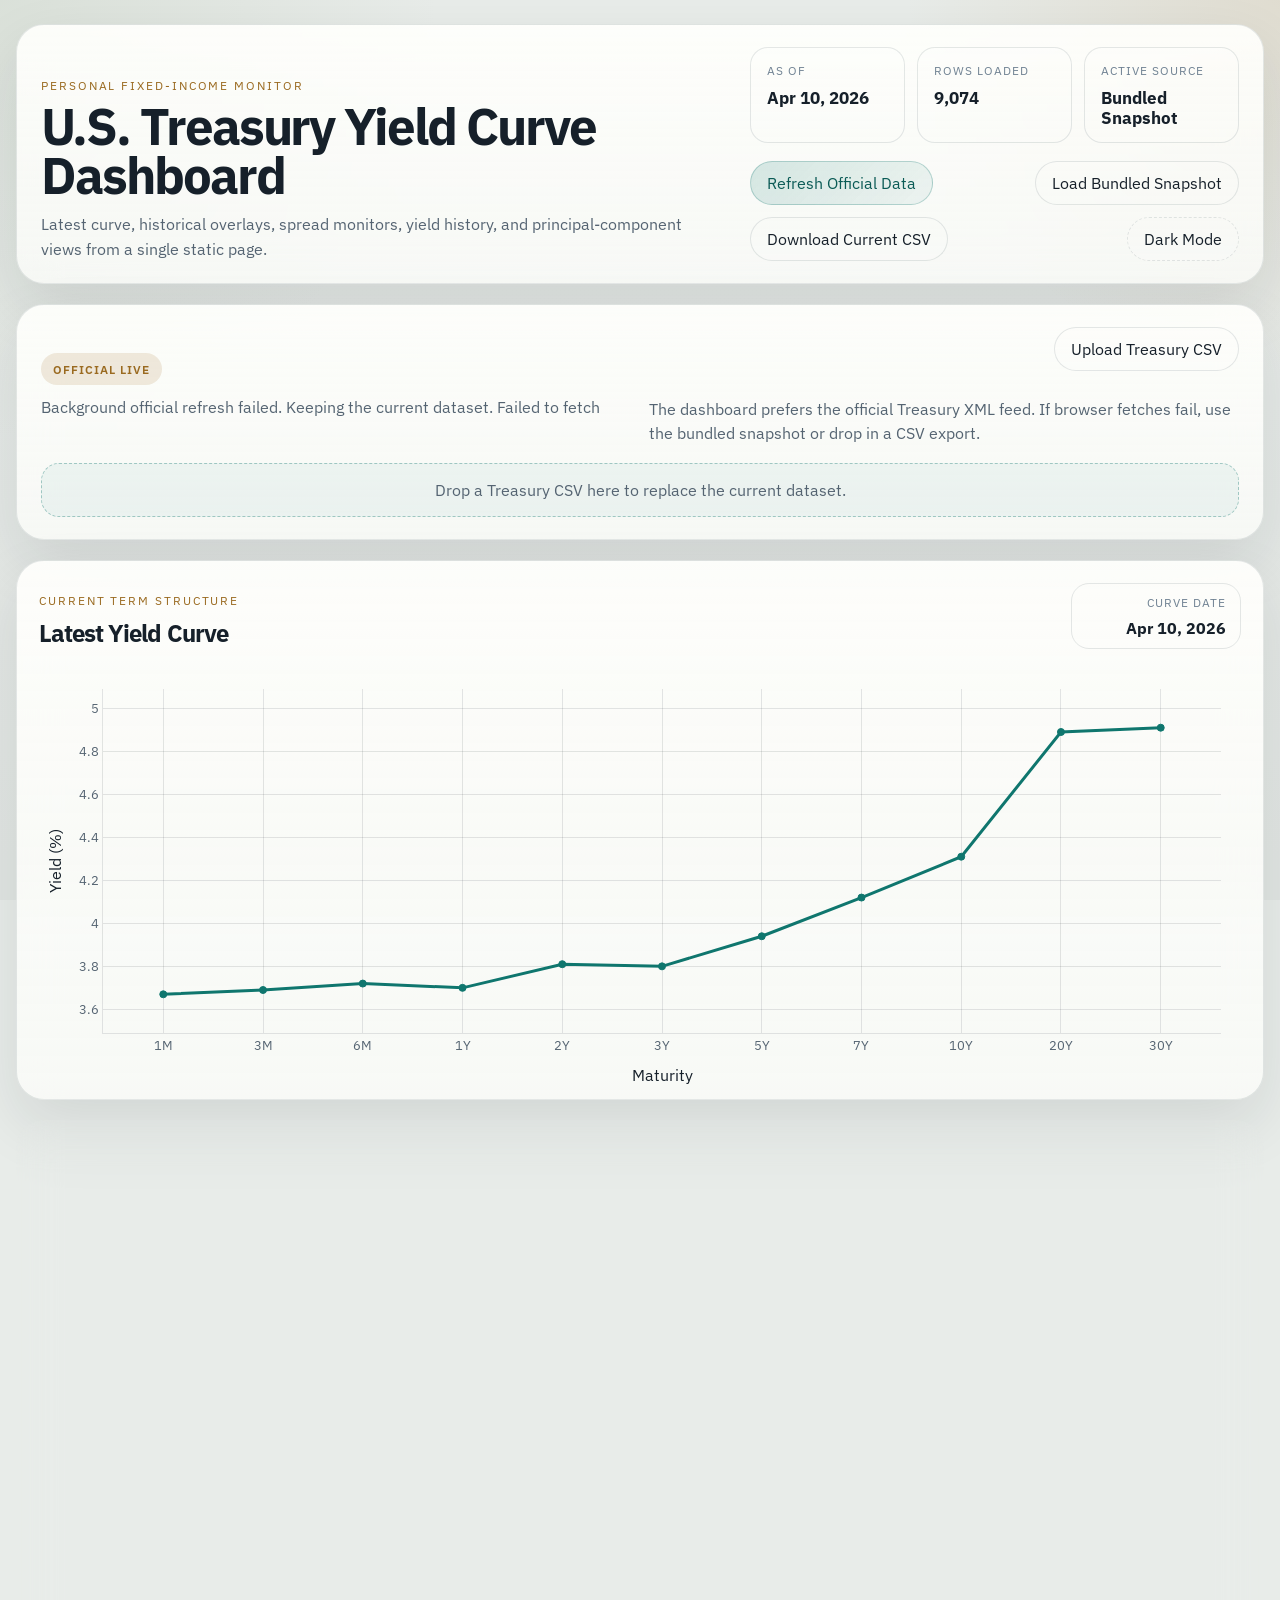
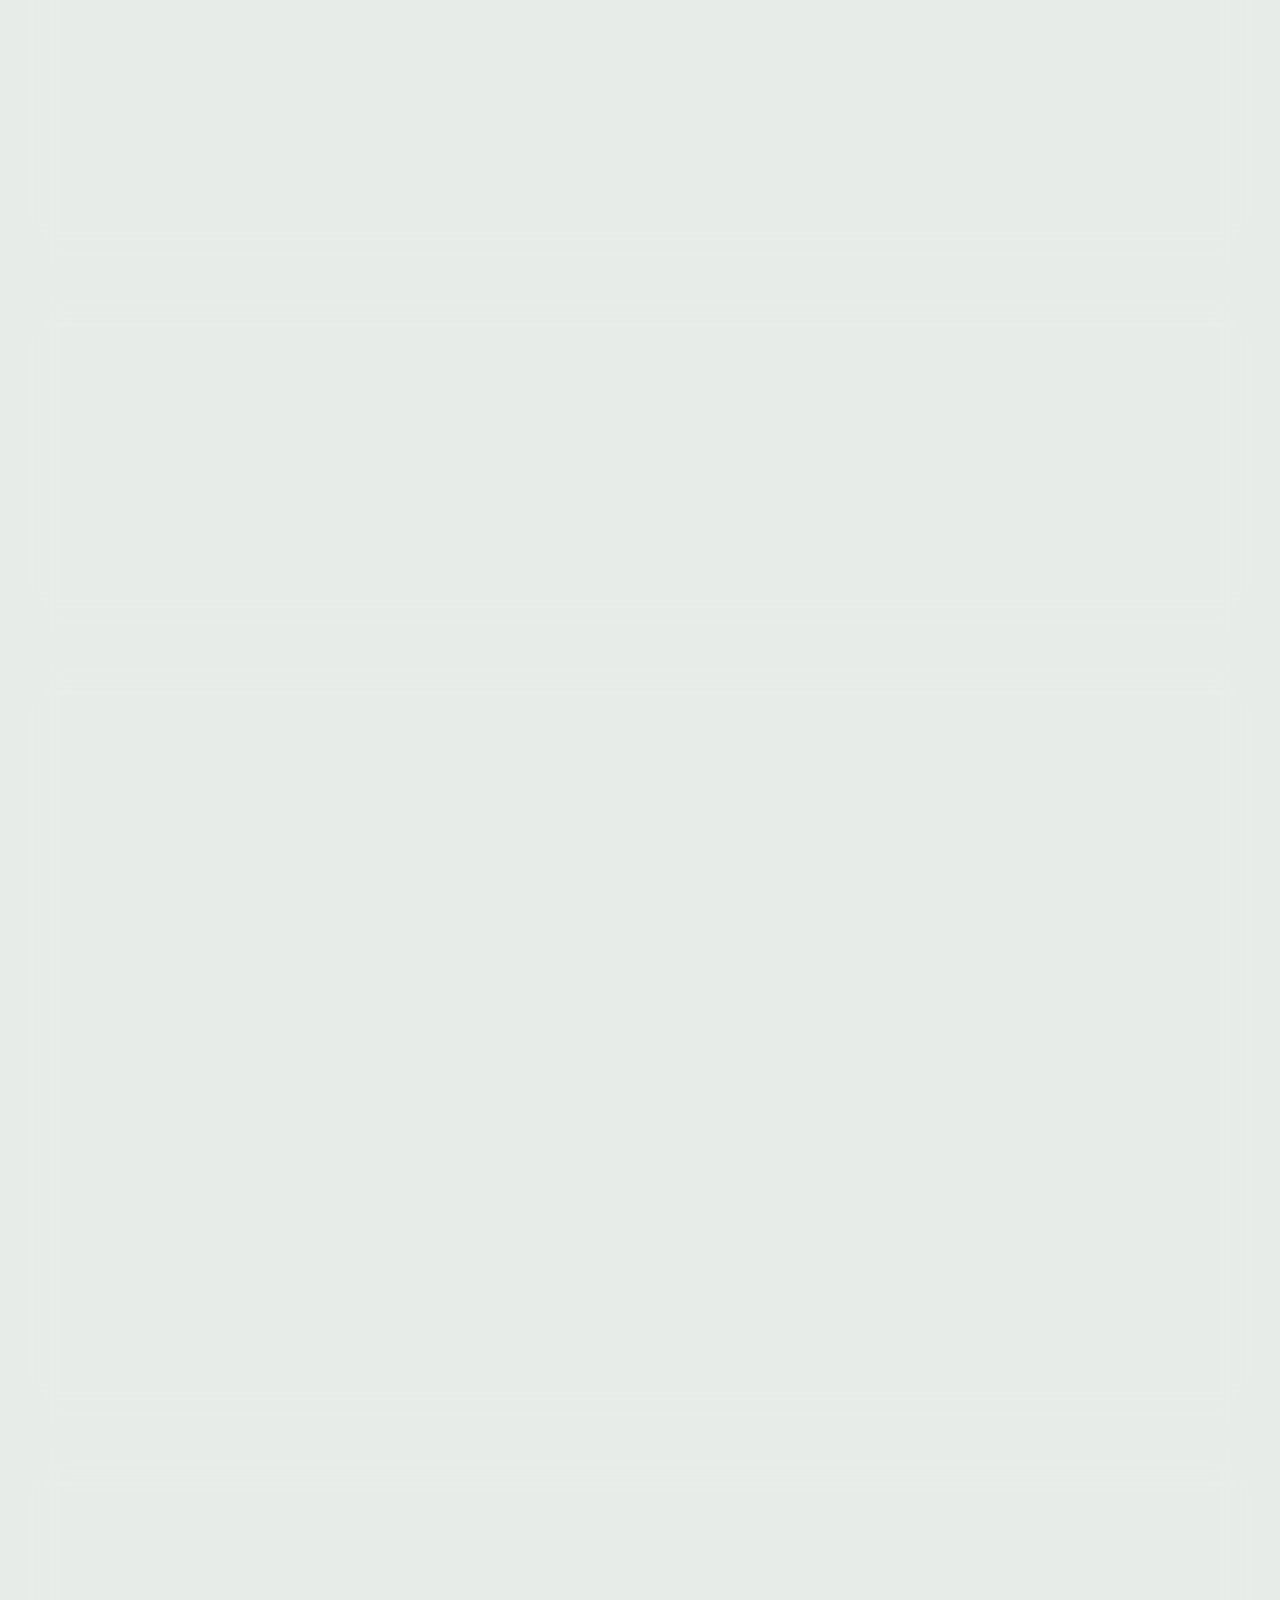
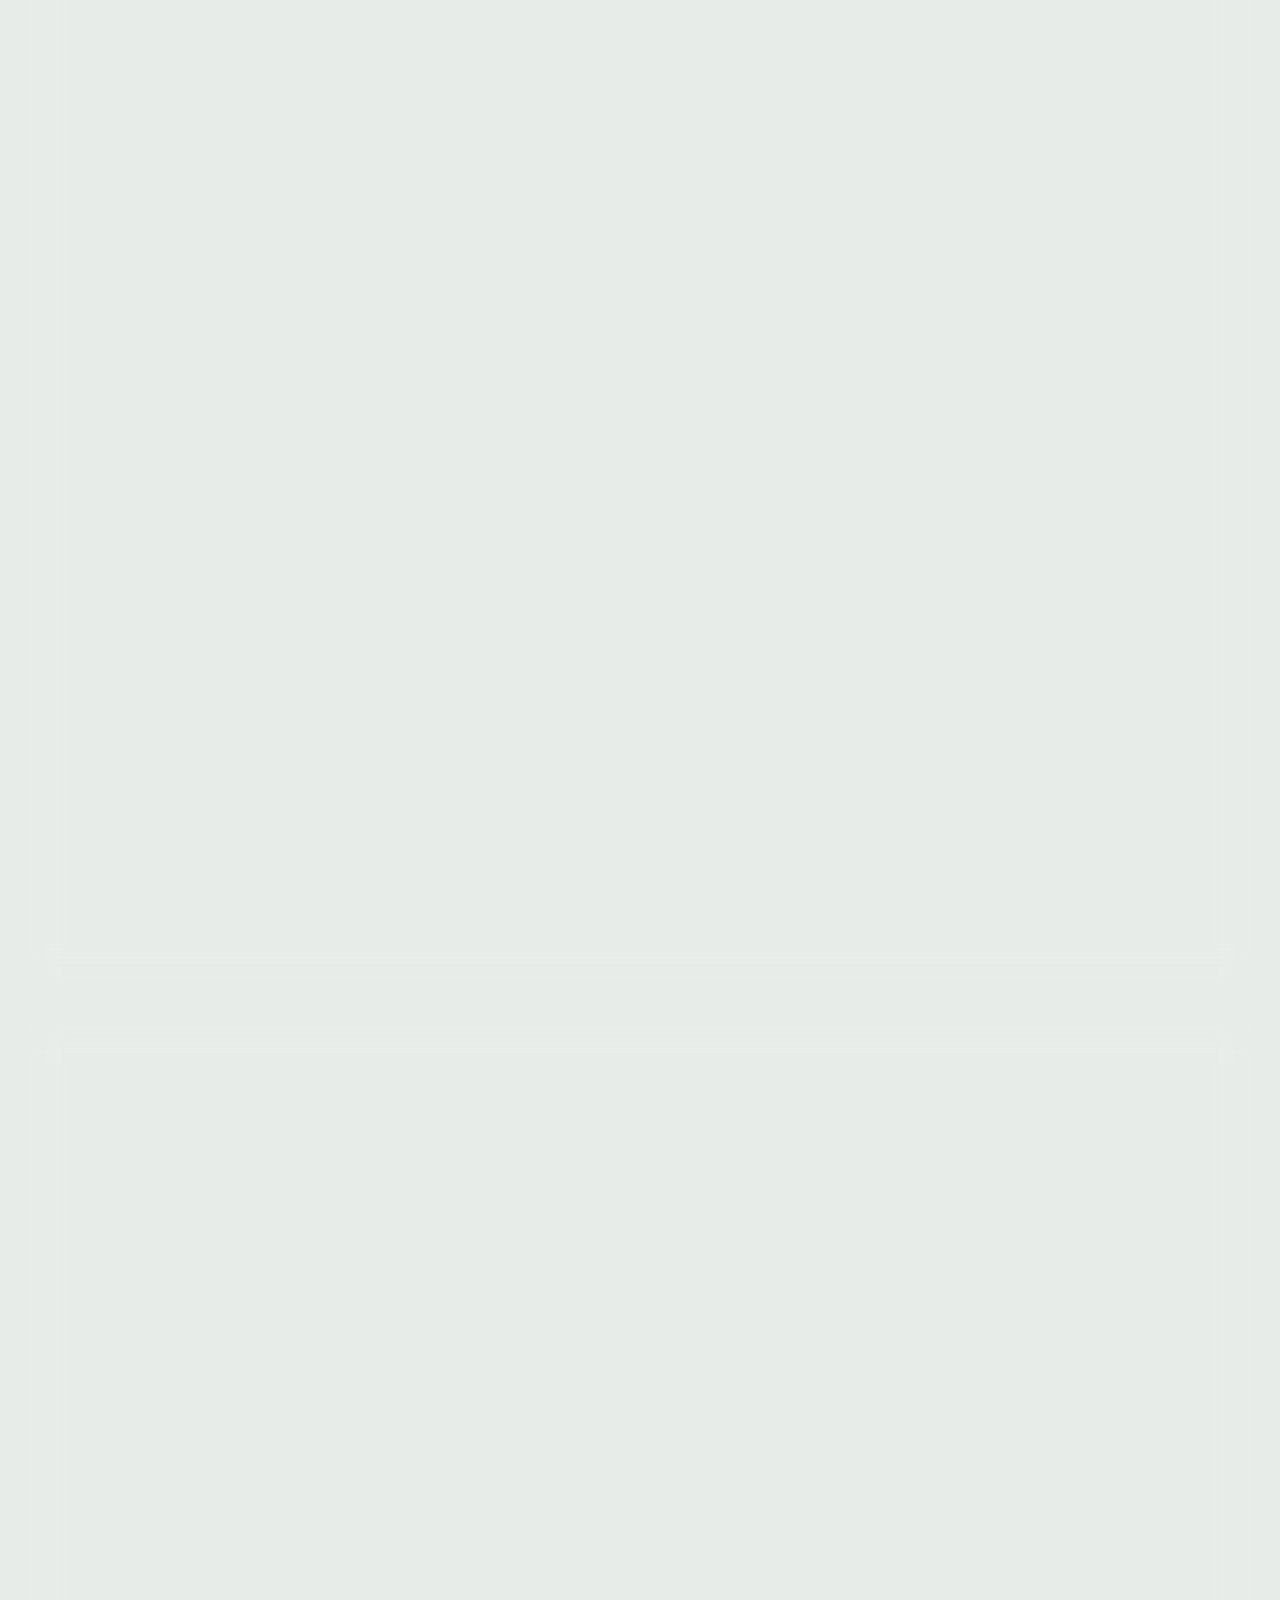
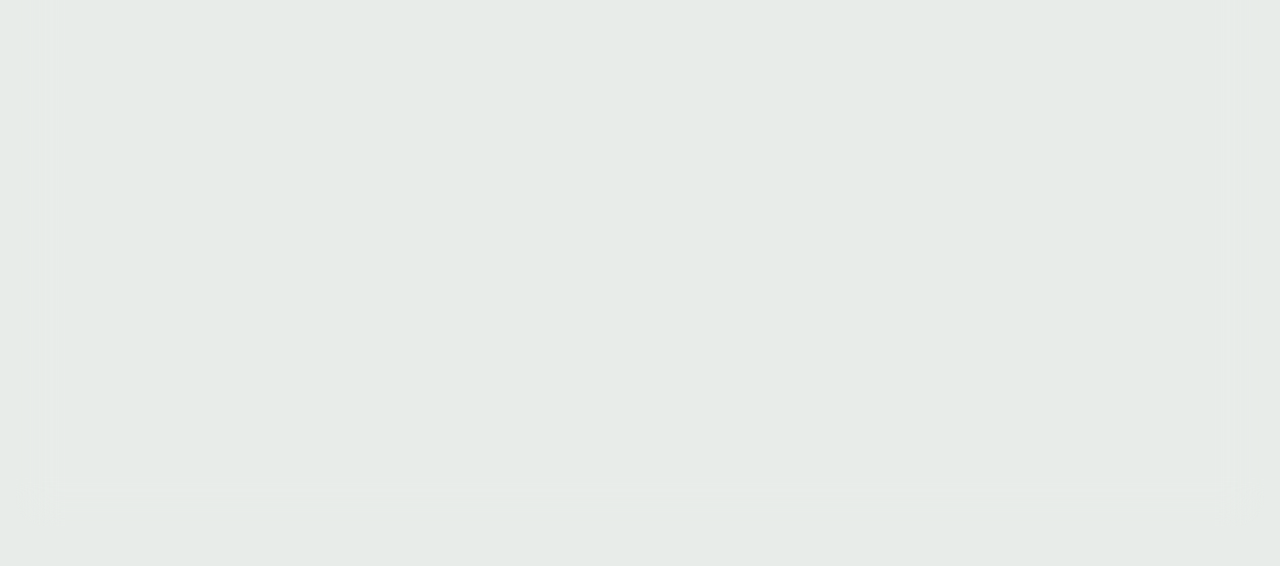
==== index.html @ 74358bc3 "init commit" ====
<!doctype html>
<html lang="en" data-theme="light">
  <head>
    <meta charset="utf-8" />
    <meta name="viewport" content="width=device-width, initial-scale=1" />
    <title>U.S. Treasury Yield Curve Dashboard</title>
    <meta
      name="description"
      content="Personal U.S. Treasury yield curve dashboard with curve comparisons, spread monitoring, and PCA."
    />
    <link rel="preconnect" href="https://fonts.googleapis.com" />
    <link rel="preconnect" href="https://fonts.gstatic.com" crossorigin />
    <link
      href="https://fonts.googleapis.com/css2?family=IBM+Plex+Mono:wght@400;500&family=IBM+Plex+Sans:wght@400;500;600;700&display=swap"
      rel="stylesheet"
    />
    <link rel="stylesheet" href="style.css" />
    <script src="https://cdn.plot.ly/plotly-2.35.2.min.js"></script>
    <script type="module" src="script.js"></script>
  </head>
  <body>
    <div class="app-shell">
      <header class="panel topbar">
        <div class="topbar__headline">
          <p class="eyebrow">Personal Fixed-Income Monitor</p>
          <h1>U.S. Treasury Yield Curve Dashboard</h1>
          <p class="topbar__description">
            Latest curve, historical overlays, spread monitors, yield history,
            and principal-component views from a single static page.
          </p>
        </div>

        <div class="topbar__rail">
          <div class="stat-grid">
            <article class="stat-card">
              <span class="stat-card__label">As Of</span>
              <strong class="stat-card__value" id="asOfDate">--</strong>
            </article>
            <article class="stat-card">
              <span class="stat-card__label">Rows Loaded</span>
              <strong class="stat-card__value" id="rowsLoaded">--</strong>
            </article>
            <article class="stat-card">
              <span class="stat-card__label">Active Source</span>
              <strong class="stat-card__value" id="activeSource">Waiting</strong>
            </article>
          </div>

          <div class="action-row">
            <button class="button button--primary" id="refreshOfficialBtn" type="button">
              Refresh Official Data
            </button>
            <button class="button" id="loadSnapshotBtn" type="button">
              Load Bundled Snapshot
            </button>
            <button class="button" id="exportDatasetBtn" type="button">
              Download Current CSV
            </button>
            <button class="button button--ghost" id="themeToggleBtn" type="button">
              Dark Mode
            </button>
          </div>
        </div>
      </header>

      <section class="panel source-panel">
        <div class="source-panel__summary">
          <div class="source-status">
            <span class="status-badge" id="sourceBadge">Initializing</span>
            <p class="status-message" id="statusMessage">
              Waiting for the first dataset load.
            </p>
          </div>

          <div class="source-actions">
            <label class="file-trigger" for="csvFileInput">
              <span>Upload Treasury CSV</span>
            </label>
            <input
              id="csvFileInput"
              class="visually-hidden"
              type="file"
              accept=".csv,text/csv"
            />
            <p class="source-note" id="sourceNote">
              The dashboard prefers the official Treasury XML feed. If browser
              fetches fail, use the bundled snapshot or drop in a CSV export.
            </p>
          </div>
        </div>

        <div class="dropzone" id="dropzone" aria-label="CSV dropzone">
          Drop a Treasury CSV here to replace the current dataset.
        </div>
      </section>

      <main class="dashboard-grid">
        <section class="panel panel--wide">
          <div class="panel__header">
            <div>
              <p class="eyebrow">Current Term Structure</p>
              <h2>Latest Yield Curve</h2>
            </div>
            <div class="panel__meta">
              <span class="panel__meta-label">Curve Date</span>
              <strong id="latestCurveDate">--</strong>
            </div>
          </div>
          <div class="chart chart--tall" id="latestCurveChart"></div>
        </section>

        <section class="panel panel--wide">
          <div class="panel__header">
            <div>
              <p class="eyebrow">Historical Comparison</p>
              <h2>Overlay Curves</h2>
            </div>
            <div class="panel__meta">
              <span class="panel__meta-label">Resolved Date</span>
              <strong id="comparisonActualDate">--</strong>
            </div>
          </div>

          <div class="control-strip">
            <label class="control-field">
              <span>Historical Date</span>
              <input id="historicalDateInput" type="date" />
            </label>
            <button class="button" id="setComparisonBtn" type="button">
              Compare To Selected Date
            </button>
            <button class="button" id="addOverlayBtn" type="button">
              Add Overlay
            </button>
            <button class="button" id="clearOverlaysBtn" type="button">
              Clear Overlays
            </button>
            <button class="button" id="toggleDifferenceBtn" type="button">
              Toggle Bps Difference
            </button>
          </div>

          <div class="preset-grid" id="presetButtons">
            <button class="chip-button" data-preset="latest" type="button">Latest</button>
            <button class="chip-button" data-preset="1d" type="button">One Day Ago</button>
            <button class="chip-button" data-preset="1w" type="button">1 Week Ago</button>
            <button class="chip-button" data-preset="1m" type="button">1 Month Ago</button>
            <button class="chip-button" data-preset="3m" type="button">3 Months Ago</button>
            <button class="chip-button" data-preset="1y" type="button">1 Year Ago</button>
            <button class="chip-button" data-preset="maxSteepening" type="button">
              Max Steepening
            </button>
            <button class="chip-button" data-preset="maxInversion" type="button">
              Max Inversion
            </button>
          </div>

          <div class="overlay-pills" id="overlayPills"></div>
          <p class="panel__hint" id="comparisonRequestedDate">
            Select a date to compare against the latest curve. Weekend and
            holiday requests resolve to the nearest prior trading day.
          </p>
          <div class="chart chart--tall" id="comparisonCurveChart"></div>
          <div class="difference-chart" id="differenceChartWrap" hidden>
            <div class="chart chart--short" id="differenceChart"></div>
          </div>
        </section>

        <section class="panel panel--wide">
          <div class="panel__header">
            <div>
              <p class="eyebrow">Spread Monitor</p>
              <h2>Key Curve Spreads</h2>
            </div>
          </div>

          <div class="spread-grid">
            <article class="spread-card" id="spreadCard-10Y2Y">
              <p class="spread-card__label">10Y-2Y</p>
              <strong class="spread-card__value" id="spreadValue-10Y2Y">--</strong>
              <p class="spread-card__subvalue" id="spreadNote-10Y2Y">--</p>
              <div class="chart chart--spark" id="spreadSpark-10Y2Y"></div>
            </article>

            <article class="spread-card" id="spreadCard-30Y10Y">
              <p class="spread-card__label">30Y-10Y</p>
              <strong class="spread-card__value" id="spreadValue-30Y10Y">--</strong>
              <p class="spread-card__subvalue" id="spreadNote-30Y10Y">--</p>
              <div class="chart chart--spark" id="spreadSpark-30Y10Y"></div>
            </article>

            <article class="spread-card" id="spreadCard-5Y3M">
              <p class="spread-card__label">5Y-3M</p>
              <strong class="spread-card__value" id="spreadValue-5Y3M">--</strong>
              <p class="spread-card__subvalue" id="spreadNote-5Y3M">--</p>
              <div class="chart chart--spark" id="spreadSpark-5Y3M"></div>
            </article>
          </div>
        </section>

        <section class="panel panel--wide">
          <div class="panel__header">
            <div>
              <p class="eyebrow">Yield History</p>
              <h2>Selected Maturity Time Series</h2>
            </div>
          </div>

          <div class="toggle-group" id="historyMaturityToggles"></div>
          <div class="control-strip control-strip--history">
            <div class="button-group" id="historyYAxisButtons">
              <button class="chip-button is-active" data-history-y-axis="full" type="button">
                Full-Series Y
              </button>
              <button class="chip-button" data-history-y-axis="visible" type="button">
                Visible-Window Y
              </button>
            </div>
            <button class="button button--ghost" id="historyResetViewBtn" type="button">
              Reset Time Window
            </button>
          </div>
          <p class="panel__hint" id="historyAxisHint">
            Y-axis uses the full selected history. Switch to Visible-Window Y after zooming the date range to rescale the plot.
          </p>
          <div class="history-axis-window" id="historyAxisWindow" hidden>
            <label class="control-field control-field--slider">
              <span>Y Min</span>
              <input id="historyYMinSlider" type="range" />
              <strong id="historyYMinValue">--</strong>
            </label>
            <label class="control-field control-field--slider">
              <span>Y Max</span>
              <input id="historyYMaxSlider" type="range" />
              <strong id="historyYMaxValue">--</strong>
            </label>
            <button class="button button--ghost" id="historyAutoYBtn" type="button">
              Auto Fit Visible Y
            </button>
          </div>
          <div class="chart chart--tall" id="historyYieldChart"></div>
        </section>

        <section class="panel panel--wide">
          <div class="panel__header">
            <div>
              <p class="eyebrow">Principal Components</p>
              <h2>PCA Loadings And Regime Comparison</h2>
            </div>
          </div>

          <div class="control-strip">
            <label class="control-field">
              <span>PCA Mode</span>
              <select id="pcaModeSelect">
                <option value="fullSample">Full Sample</option>
                <option value="rollingWindow">Rolling Window</option>
                <option value="customRange">Custom Date Range</option>
                <option value="presetRegimes">Preset Regimes</option>
              </select>
            </label>

            <label class="control-field">
              <span>Data Transformation</span>
              <select id="pcaTransformationSelect">
                <option value="levels">Levels</option>
                <option value="differences">Daily Differences</option>
              </select>
            </label>

            <div class="field-cluster" id="pcaRollingControls" hidden>
              <label class="control-field">
                <span>Window Length (Years)</span>
                <input id="pcaRollingYears" type="number" min="1" max="20" step="1" value="5" />
              </label>
              <label class="control-field">
                <span>Inspect Basis Date</span>
                <input id="pcaRollingBasisDate" type="date" />
              </label>
            </div>

            <div class="field-cluster" id="pcaCustomControls" hidden>
              <label class="control-field">
                <span>Fit Start</span>
                <input id="pcaFitStartDate" type="date" />
              </label>
              <label class="control-field">
                <span>Fit End</span>
                <input id="pcaFitEndDate" type="date" />
              </label>
            </div>

            <div class="field-cluster" id="pcaPresetControls" hidden>
              <label class="control-field">
                <span>Regime Preset</span>
                <select id="pcaPresetRegime"></select>
              </label>
            </div>

            <button class="button" id="pcaApplyModeBtn" type="button">
              Apply PCA Mode
            </button>
          </div>
          <p class="panel__hint" id="pcaPresetSummary" hidden></p>

          <p class="panel__hint" id="pcaExplanatoryNote">
            Full-sample PCA gives a stable long-run basis. Rolling and regime
            PCA show how the factor structure changes across monetary regimes
            and make non-stationarity visible.
          </p>
          <p class="panel__hint" id="pcaModeSummary">
            Full-sample PCA is active.
          </p>
          <p class="panel__hint" id="pcaControlMessage" hidden></p>
          <div class="summary-grid" id="pcaSummaryGrid">
            <article class="summary-card">
              <span class="summary-card__label">Basis</span>
              <strong class="summary-card__value" id="pcaSummaryBasis">--</strong>
            </article>
            <article class="summary-card">
              <span class="summary-card__label">Fit Windows</span>
              <strong class="summary-card__value" id="pcaSummaryFitRange">--</strong>
            </article>
            <article class="summary-card">
              <span class="summary-card__label">Rows Used</span>
              <strong class="summary-card__value" id="pcaSummaryRows">--</strong>
            </article>
            <article class="summary-card">
              <span class="summary-card__label">Transformation</span>
              <strong class="summary-card__value" id="pcaSummaryTransform">--</strong>
            </article>
            <article class="summary-card summary-card--wide">
              <span class="summary-card__label">Explained Variance</span>
              <strong class="summary-card__value" id="pcaSummaryVariance">--</strong>
            </article>
          </div>
          <div class="chart chart--medium" id="pcaLoadingsChart"></div>
          <div class="chart chart--short" id="pcaVarianceChart"></div>

          <div id="pcaRollingHeatmapWrap" hidden>
            <p class="panel__hint">
              Rolling-mode heatmap shows how PC loadings evolve through time for
              the trailing-window basis.
            </p>
            <div class="chart chart--heatmap" id="pcaRollingHeatmapChart"></div>
          </div>

          <details class="debug-panel" id="pcaDebugPanel">
            <summary>Validation / Debug</summary>
            <ul class="validation-list" id="pcaValidationList"></ul>
          </details>
        </section>

        <section class="panel panel--wide">
          <div class="panel__header">
            <div>
              <p class="eyebrow">Component Scores</p>
              <h2>PC1, PC2, and PC3 Through Time</h2>
            </div>
          </div>

          <div class="control-strip">
            <div class="button-group" id="pcaRangeButtons">
              <button class="chip-button is-active" data-range="all" type="button">
                All History
              </button>
              <button class="chip-button" data-range="5y" type="button">5 Years</button>
              <button class="chip-button" data-range="1y" type="button">1 Year</button>
              <button class="chip-button" data-range="3m" type="button">3 Months</button>
            </div>

            <label class="control-field">
              <span>Custom Start</span>
              <input id="pcaStartDate" type="date" />
            </label>
            <label class="control-field">
              <span>Custom End</span>
              <input id="pcaEndDate" type="date" />
            </label>
            <button class="button" id="pcaApplyRangeBtn" type="button">
              Apply Custom Range
            </button>
          </div>

          <p class="panel__hint">
            Click any point on a score chart to update the curve comparison
            panel with that date. In rolling mode, the clicked date also
            becomes the active rolling-basis inspection date.
          </p>

          <div class="stacked-charts">
            <div class="chart chart--medium" id="pc1Chart"></div>
            <div class="chart chart--medium" id="pc2Chart"></div>
            <div class="chart chart--medium" id="pc3Chart"></div>
          </div>
        </section>
      </main>
    </div>
  </body>
</html>
---- style.css ----
:root {
  color-scheme: light;
  --bg: #e8ece9;
  --bg-accent: rgba(169, 184, 160, 0.22);
  --bg-warm: rgba(173, 125, 58, 0.14);
  --panel: rgba(251, 252, 249, 0.8);
  --panel-strong: rgba(255, 255, 252, 0.92);
  --panel-border: rgba(26, 47, 61, 0.11);
  --text: #16202a;
  --text-muted: #556472;
  --text-soft: #708293;
  --accent: #0f766e;
  --accent-strong: #0b5b56;
  --accent-warm: #9a6a20;
  --danger: #9a2f2f;
  --success: #17643e;
  --shadow: 0 24px 60px rgba(23, 32, 43, 0.1);
  --radius-lg: 28px;
  --radius-md: 18px;
  --radius-sm: 12px;
  --font-sans: "IBM Plex Sans", "Segoe UI", sans-serif;
  --font-mono: "IBM Plex Mono", "SFMono-Regular", monospace;
}

[data-theme="dark"] {
  color-scheme: dark;
  --bg: #091018;
  --bg-accent: rgba(15, 118, 110, 0.18);
  --bg-warm: rgba(170, 114, 28, 0.15);
  --panel: rgba(17, 28, 38, 0.8);
  --panel-strong: rgba(20, 33, 44, 0.92);
  --panel-border: rgba(125, 146, 169, 0.16);
  --text: #edf4f7;
  --text-muted: #a9bac7;
  --text-soft: #7f93a5;
  --accent: #2bb9b0;
  --accent-strong: #35d1c7;
  --accent-warm: #d7a74a;
  --danger: #f0837d;
  --success: #5fd095;
  --shadow: 0 22px 60px rgba(0, 0, 0, 0.28);
}

*,
*::before,
*::after {
  box-sizing: border-box;
}

html,
body {
  min-height: 100%;
}

body {
  margin: 0;
  font-family: var(--font-sans);
  color: var(--text);
  background:
    radial-gradient(circle at top left, var(--bg-accent), transparent 28%),
    radial-gradient(circle at top right, var(--bg-warm), transparent 24%),
    linear-gradient(180deg, rgba(255, 255, 255, 0.02), rgba(0, 0, 0, 0.03)),
    var(--bg);
  background-attachment: fixed;
}

button,
input {
  font: inherit;
}

.visually-hidden {
  position: absolute;
  width: 1px;
  height: 1px;
  padding: 0;
  margin: -1px;
  overflow: hidden;
  clip: rect(0, 0, 0, 0);
  white-space: nowrap;
  border: 0;
}

.app-shell {
  width: min(1600px, calc(100vw - 32px));
  margin: 24px auto 40px;
}

.dashboard-grid {
  display: grid;
  grid-template-columns: repeat(12, minmax(0, 1fr));
  gap: 20px;
}

.panel {
  background: linear-gradient(180deg, var(--panel-strong), var(--panel));
  border: 1px solid var(--panel-border);
  border-radius: var(--radius-lg);
  box-shadow: var(--shadow);
  backdrop-filter: blur(20px);
}

.panel--wide {
  grid-column: span 12;
  padding: 22px 22px 14px;
}

.topbar,
.source-panel {
  padding: 22px 24px;
  margin-bottom: 20px;
}

.topbar {
  display: grid;
  grid-template-columns: minmax(0, 1.4fr) minmax(0, 1fr);
  gap: 24px;
  align-items: end;
}

.topbar__headline h1,
.panel__header h2 {
  margin: 0;
  letter-spacing: -0.04em;
}

.topbar__headline h1 {
  font-size: clamp(2rem, 4vw, 3.45rem);
  line-height: 0.95;
}

.topbar__description,
.panel__hint,
.status-message,
.source-note {
  color: var(--text-muted);
}

.topbar__description {
  max-width: 52rem;
  margin: 12px 0 0;
  font-size: 1rem;
  line-height: 1.55;
}

.topbar__rail {
  display: grid;
  gap: 18px;
}

.eyebrow {
  margin: 0 0 10px;
  font-size: 0.75rem;
  line-height: 1;
  letter-spacing: 0.16em;
  text-transform: uppercase;
  color: var(--accent-warm);
}

.stat-grid {
  display: grid;
  grid-template-columns: repeat(3, minmax(0, 1fr));
  gap: 12px;
}

.stat-card {
  padding: 14px 16px;
  border-radius: var(--radius-md);
  border: 1px solid var(--panel-border);
  background: rgba(255, 255, 255, 0.04);
}

.stat-card__label,
.panel__meta-label,
.control-field span,
.spread-card__label,
.spread-card__subvalue {
  display: block;
  color: var(--text-soft);
}

.stat-card__label,
.panel__meta-label,
.spread-card__subvalue {
  font-size: 0.78rem;
  letter-spacing: 0.08em;
  text-transform: uppercase;
}

.stat-card__value {
  display: inline-block;
  margin-top: 10px;
  font-size: 1.05rem;
  line-height: 1.2;
}

.action-row,
.control-strip,
.source-panel__summary {
  display: flex;
  gap: 12px;
  flex-wrap: wrap;
  align-items: center;
  justify-content: space-between;
}

.source-panel__summary {
  gap: 18px;
}

.control-strip--history {
  margin: 10px 0 8px;
}

.history-axis-window {
  display: grid;
  grid-template-columns: repeat(auto-fit, minmax(220px, 1fr));
  gap: 12px;
  align-items: end;
  margin-bottom: 10px;
}

.control-field--slider {
  display: grid;
  gap: 8px;
}

.control-field--slider strong {
  font-size: 0.92rem;
  color: var(--text);
}

.control-field--slider input[type="range"] {
  width: 100%;
}

.source-status {
  min-width: 280px;
  flex: 1;
}

.source-actions {
  display: flex;
  gap: 16px;
  align-items: center;
  flex-wrap: wrap;
  justify-content: flex-end;
  flex: 1;
}

.status-badge {
  display: inline-flex;
  align-items: center;
  gap: 8px;
  border-radius: 999px;
  padding: 8px 12px;
  background: rgba(15, 118, 110, 0.12);
  color: var(--accent-strong);
  font-size: 0.78rem;
  font-weight: 600;
  letter-spacing: 0.08em;
  text-transform: uppercase;
}

.status-badge.is-warning {
  background: rgba(154, 106, 32, 0.14);
  color: var(--accent-warm);
}

.status-badge.is-error {
  background: rgba(154, 47, 47, 0.14);
  color: var(--danger);
}

.status-message,
.source-note,
.panel__hint {
  margin: 10px 0 0;
  line-height: 1.5;
}

.dropzone {
  margin-top: 18px;
  padding: 16px 18px;
  border: 1px dashed rgba(15, 118, 110, 0.35);
  border-radius: var(--radius-md);
  background: rgba(15, 118, 110, 0.05);
  color: var(--text-muted);
  text-align: center;
  transition:
    transform 180ms ease,
    background 180ms ease,
    border-color 180ms ease;
}

.dropzone.is-active {
  transform: translateY(-2px);
  background: rgba(15, 118, 110, 0.1);
  border-color: var(--accent);
}

.button,
.file-trigger,
.chip-button {
  display: inline-flex;
  align-items: center;
  justify-content: center;
  border-radius: 999px;
  border: 1px solid var(--panel-border);
  padding: 11px 16px;
  background: rgba(255, 255, 255, 0.06);
  color: var(--text);
  cursor: pointer;
  transition:
    transform 160ms ease,
    border-color 160ms ease,
    background 160ms ease,
    color 160ms ease;
}

.button:hover,
.file-trigger:hover,
.chip-button:hover,
.button:focus-visible,
.file-trigger:focus-visible,
.chip-button:focus-visible {
  transform: translateY(-1px);
  border-color: rgba(15, 118, 110, 0.34);
  outline: none;
}

.button--primary {
  border-color: rgba(15, 118, 110, 0.25);
  background: linear-gradient(135deg, rgba(15, 118, 110, 0.16), rgba(15, 118, 110, 0.06));
  color: var(--accent-strong);
}

.button--ghost {
  border-style: dashed;
}

.button:disabled {
  opacity: 0.55;
  cursor: not-allowed;
  transform: none;
}

.chip-button {
  padding: 9px 14px;
  font-size: 0.94rem;
}

.chip-button.is-active {
  background: rgba(15, 118, 110, 0.14);
  border-color: rgba(15, 118, 110, 0.32);
  color: var(--accent-strong);
}

.panel__header {
  display: flex;
  gap: 16px;
  justify-content: space-between;
  align-items: end;
  margin-bottom: 16px;
}

.panel__meta {
  padding: 10px 14px;
  border-radius: var(--radius-md);
  border: 1px solid var(--panel-border);
  min-width: 170px;
  text-align: right;
}

.panel__meta strong {
  display: block;
  margin-top: 8px;
  font-size: 1rem;
}

.control-strip {
  justify-content: flex-start;
  margin-bottom: 16px;
}

.control-field {
  display: grid;
  gap: 8px;
  min-width: 170px;
}

.control-field span {
  font-size: 0.78rem;
  letter-spacing: 0.08em;
  text-transform: uppercase;
}

.control-field input,
.control-field select {
  width: 100%;
  padding: 12px 14px;
  border-radius: var(--radius-sm);
  border: 1px solid var(--panel-border);
  background: rgba(255, 255, 255, 0.04);
  color: var(--text);
}

.field-cluster {
  display: flex;
  gap: 12px;
  flex-wrap: wrap;
  align-items: end;
}

.summary-grid {
  display: grid;
  grid-template-columns: repeat(5, minmax(0, 1fr));
  gap: 12px;
  margin: 14px 0 18px;
}

.summary-card {
  padding: 14px 16px;
  border-radius: var(--radius-md);
  border: 1px solid var(--panel-border);
  background: rgba(255, 255, 255, 0.04);
}

.summary-card--wide {
  grid-column: span 2;
}

.summary-card__label {
  display: block;
  color: var(--text-soft);
  font-size: 0.78rem;
  letter-spacing: 0.08em;
  text-transform: uppercase;
}

.summary-card__value {
  display: block;
  margin-top: 10px;
  font-size: 0.98rem;
  line-height: 1.45;
}

.debug-panel {
  margin-top: 18px;
  border: 1px solid var(--panel-border);
  border-radius: var(--radius-md);
  background: rgba(255, 255, 255, 0.03);
}

.debug-panel summary {
  cursor: pointer;
  padding: 14px 16px;
  color: var(--text-muted);
  font-weight: 600;
  list-style: none;
}

.debug-panel[open] summary {
  border-bottom: 1px solid var(--panel-border);
}

.debug-panel .validation-list {
  margin: 0;
  padding: 16px 18px 18px 34px;
}

.preset-grid,
.toggle-group,
.button-group,
.overlay-pills {
  display: flex;
  flex-wrap: wrap;
  gap: 10px;
}

.preset-grid {
  margin-bottom: 14px;
}

.overlay-pills {
  min-height: 34px;
  margin-bottom: 10px;
}

.overlay-pill {
  display: inline-flex;
  align-items: center;
  gap: 8px;
  padding: 8px 12px;
  border-radius: 999px;
  border: 1px solid var(--panel-border);
  background: rgba(255, 255, 255, 0.05);
  color: var(--text);
}

.overlay-pill button {
  border: 0;
  background: transparent;
  color: var(--text-soft);
  cursor: pointer;
  padding: 0;
}

.chart {
  width: 100%;
  min-height: 280px;
}

.chart--tall {
  min-height: 420px;
}

.chart--medium {
  min-height: 280px;
}

.chart--short {
  min-height: 240px;
}

.chart--spark {
  min-height: 94px;
}

.chart--heatmap {
  min-height: 640px;
}

.difference-chart {
  margin-top: 10px;
  border-top: 1px solid var(--panel-border);
  padding-top: 14px;
}

.spread-grid {
  display: grid;
  grid-template-columns: repeat(3, minmax(0, 1fr));
  gap: 18px;
}

.spread-card {
  padding: 18px;
  border-radius: var(--radius-md);
  border: 1px solid var(--panel-border);
  background: rgba(255, 255, 255, 0.04);
}

.spread-card__label {
  margin: 0 0 12px;
}

.spread-card__value {
  display: block;
  margin-bottom: 4px;
  font-size: clamp(1.7rem, 3vw, 2.2rem);
  line-height: 1;
  letter-spacing: -0.04em;
}

.spread-card.is-positive .spread-card__value {
  color: var(--success);
}

.spread-card.is-negative .spread-card__value {
  color: var(--danger);
}

.stacked-charts {
  display: grid;
  gap: 14px;
}

.validation-list {
  margin: 14px 0 0;
  padding-left: 18px;
  color: var(--text-muted);
}

.validation-list li + li {
  margin-top: 8px;
}

.validation-list strong {
  color: var(--text);
}

#pcaControlMessage[hidden] {
  display: none;
}

.toggle-chip {
  display: inline-flex;
  align-items: center;
  gap: 8px;
  padding: 10px 12px;
  border-radius: 999px;
  border: 1px solid var(--panel-border);
  background: rgba(255, 255, 255, 0.04);
  color: var(--text);
}

.toggle-chip input {
  accent-color: var(--accent);
}

@media (max-width: 1180px) {
  .topbar {
    grid-template-columns: 1fr;
  }

  .spread-grid {
    grid-template-columns: 1fr;
  }
}

@media (max-width: 720px) {
  .app-shell {
    width: min(100vw - 20px, 1600px);
    margin: 10px auto 24px;
  }

  .panel--wide,
  .topbar,
  .source-panel {
    padding: 18px;
  }

  .stat-grid {
    grid-template-columns: 1fr;
  }

  .control-field {
    min-width: 100%;
  }

  .field-cluster {
    width: 100%;
  }

  .summary-grid {
    grid-template-columns: 1fr;
  }

  .summary-card--wide {
    grid-column: auto;
  }

  .panel__header {
    flex-direction: column;
    align-items: start;
  }

  .panel__meta {
    width: 100%;
    text-align: left;
  }

  .action-row,
  .control-strip,
  .source-panel__summary,
  .source-actions {
    align-items: stretch;
  }

  .button,
  .file-trigger {
    width: 100%;
  }
}
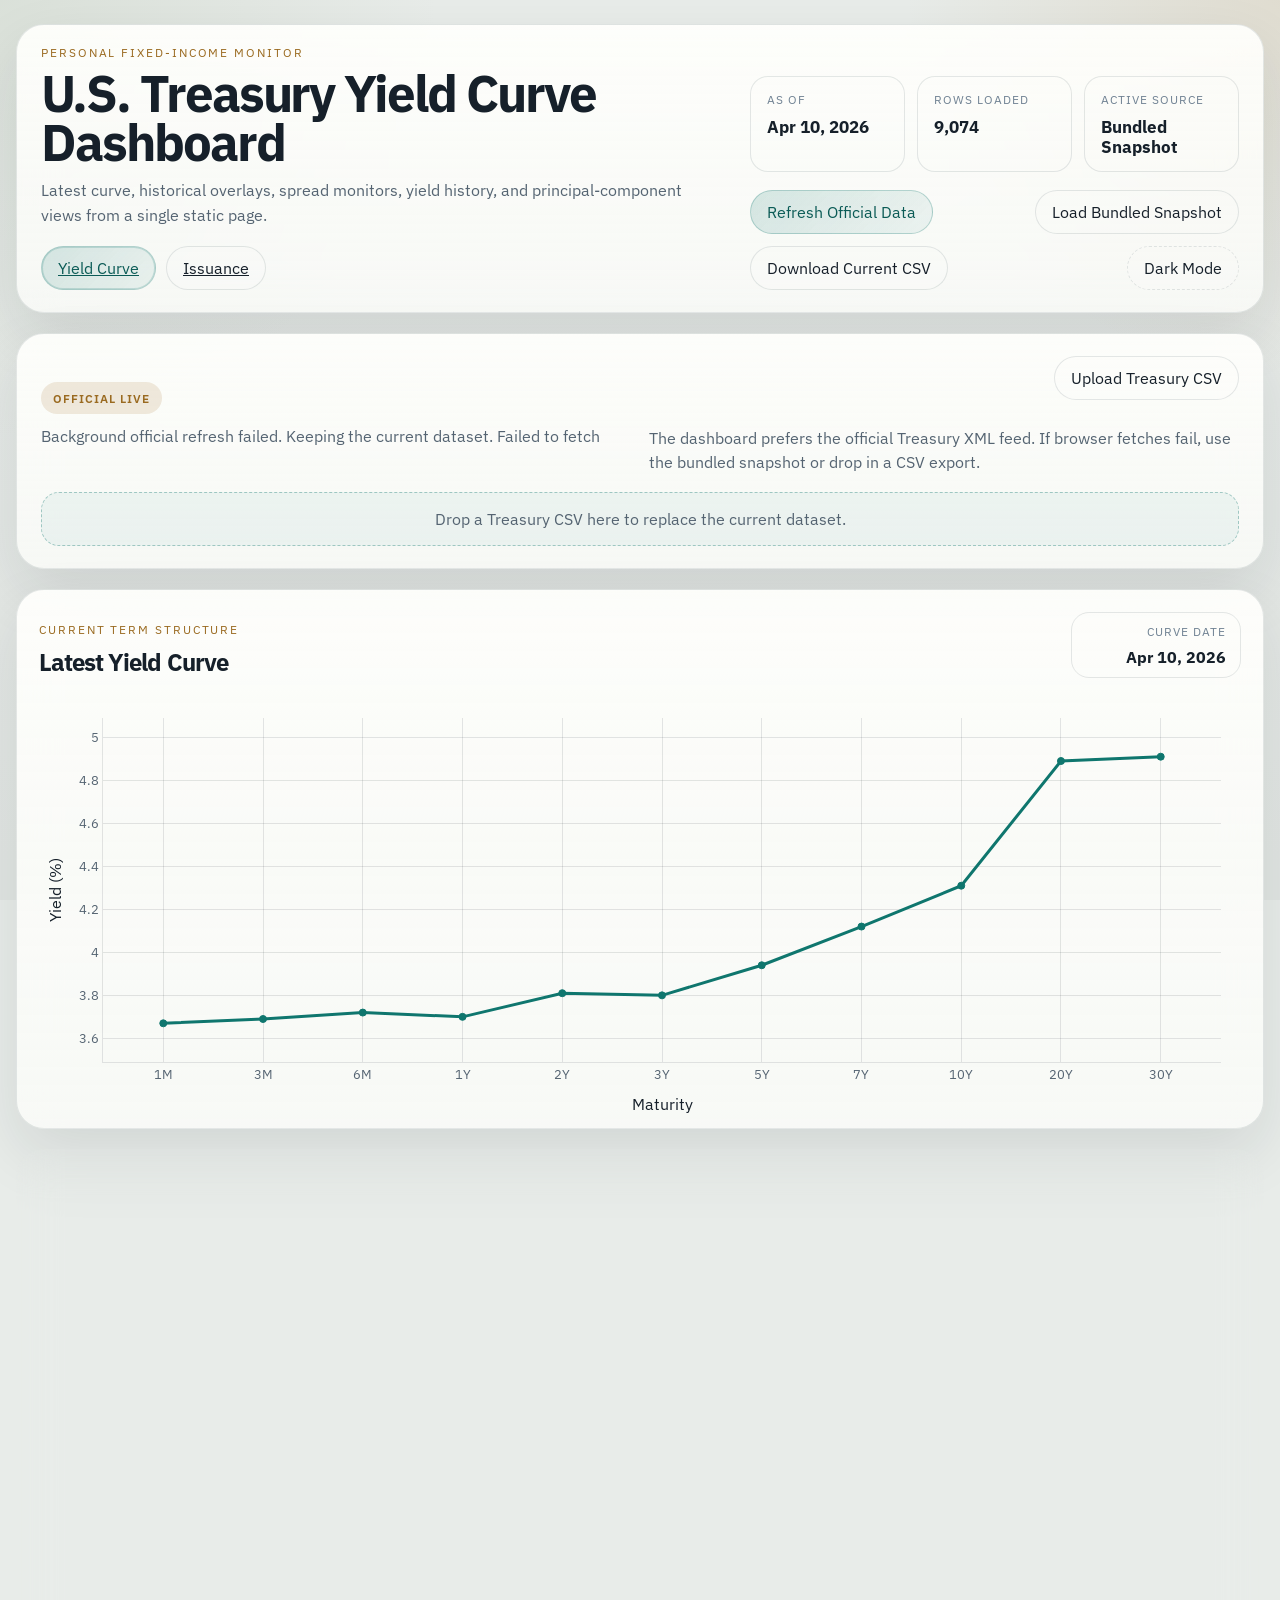
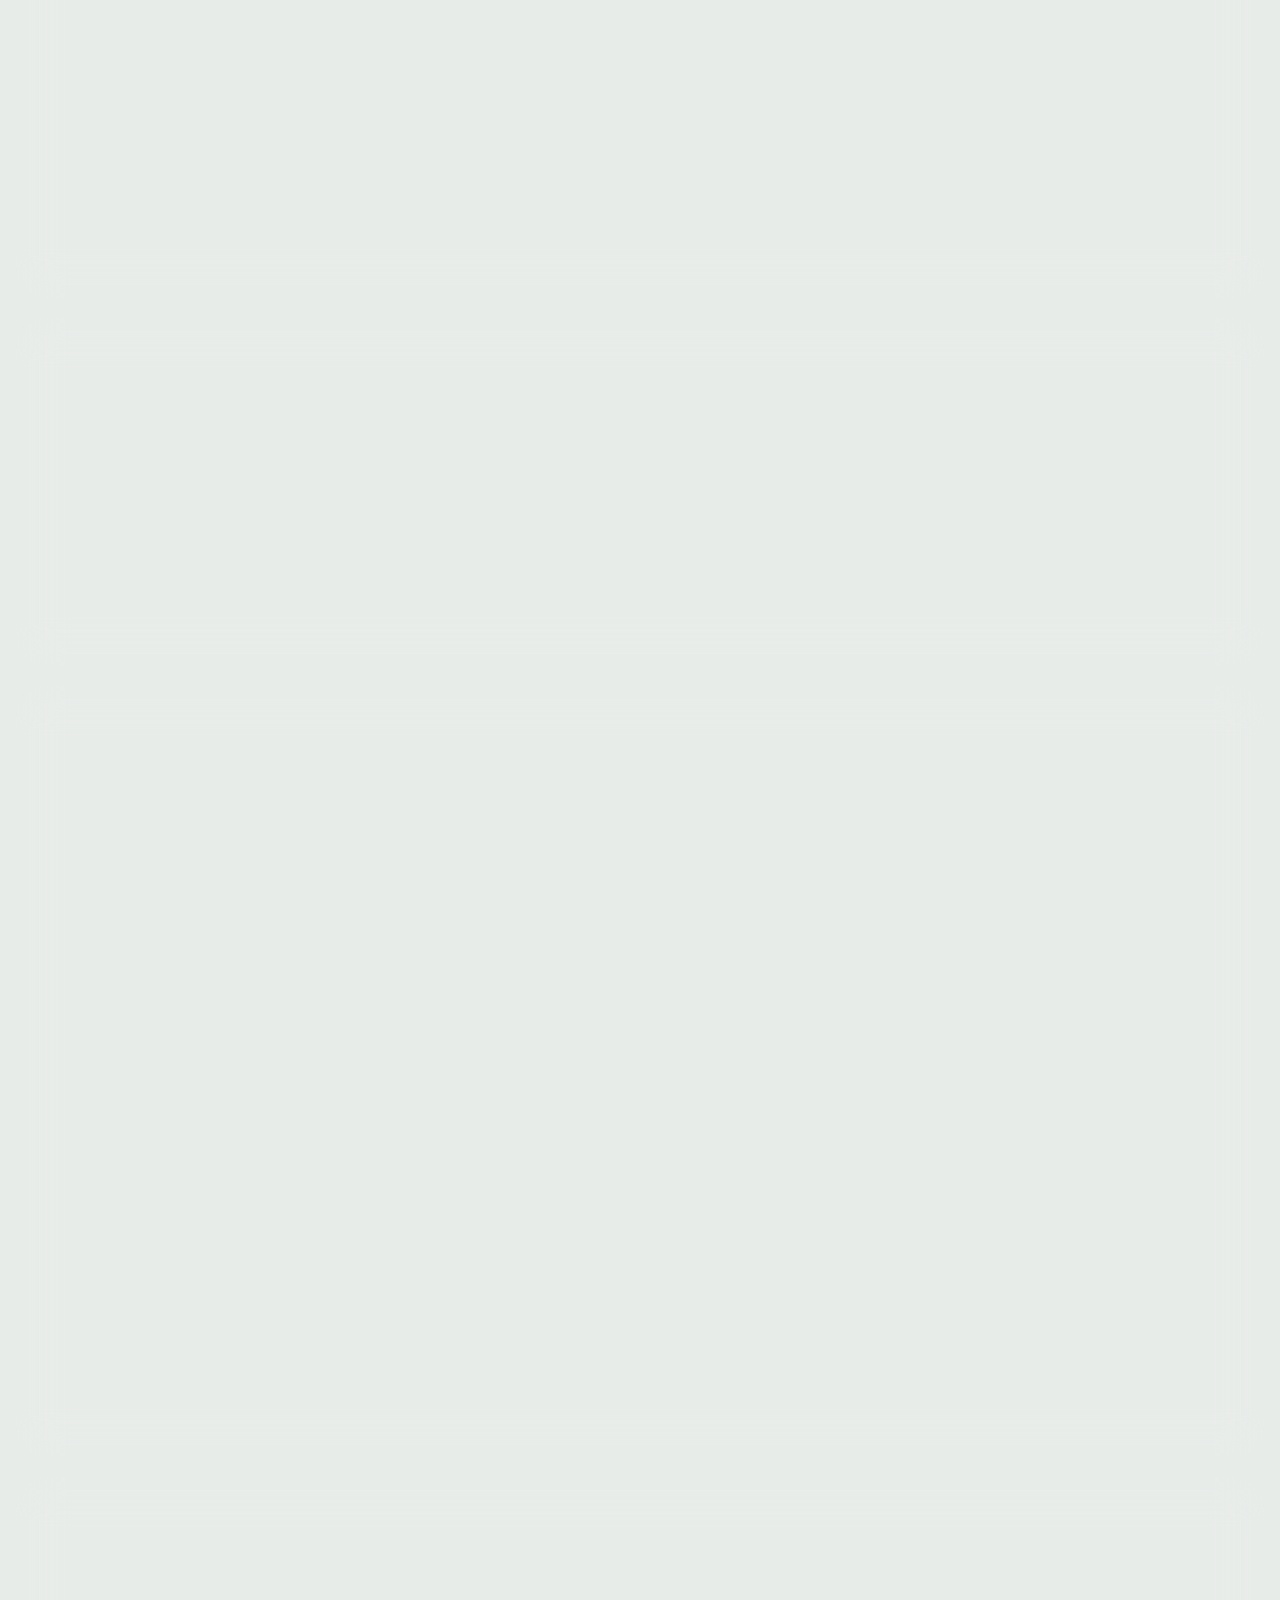
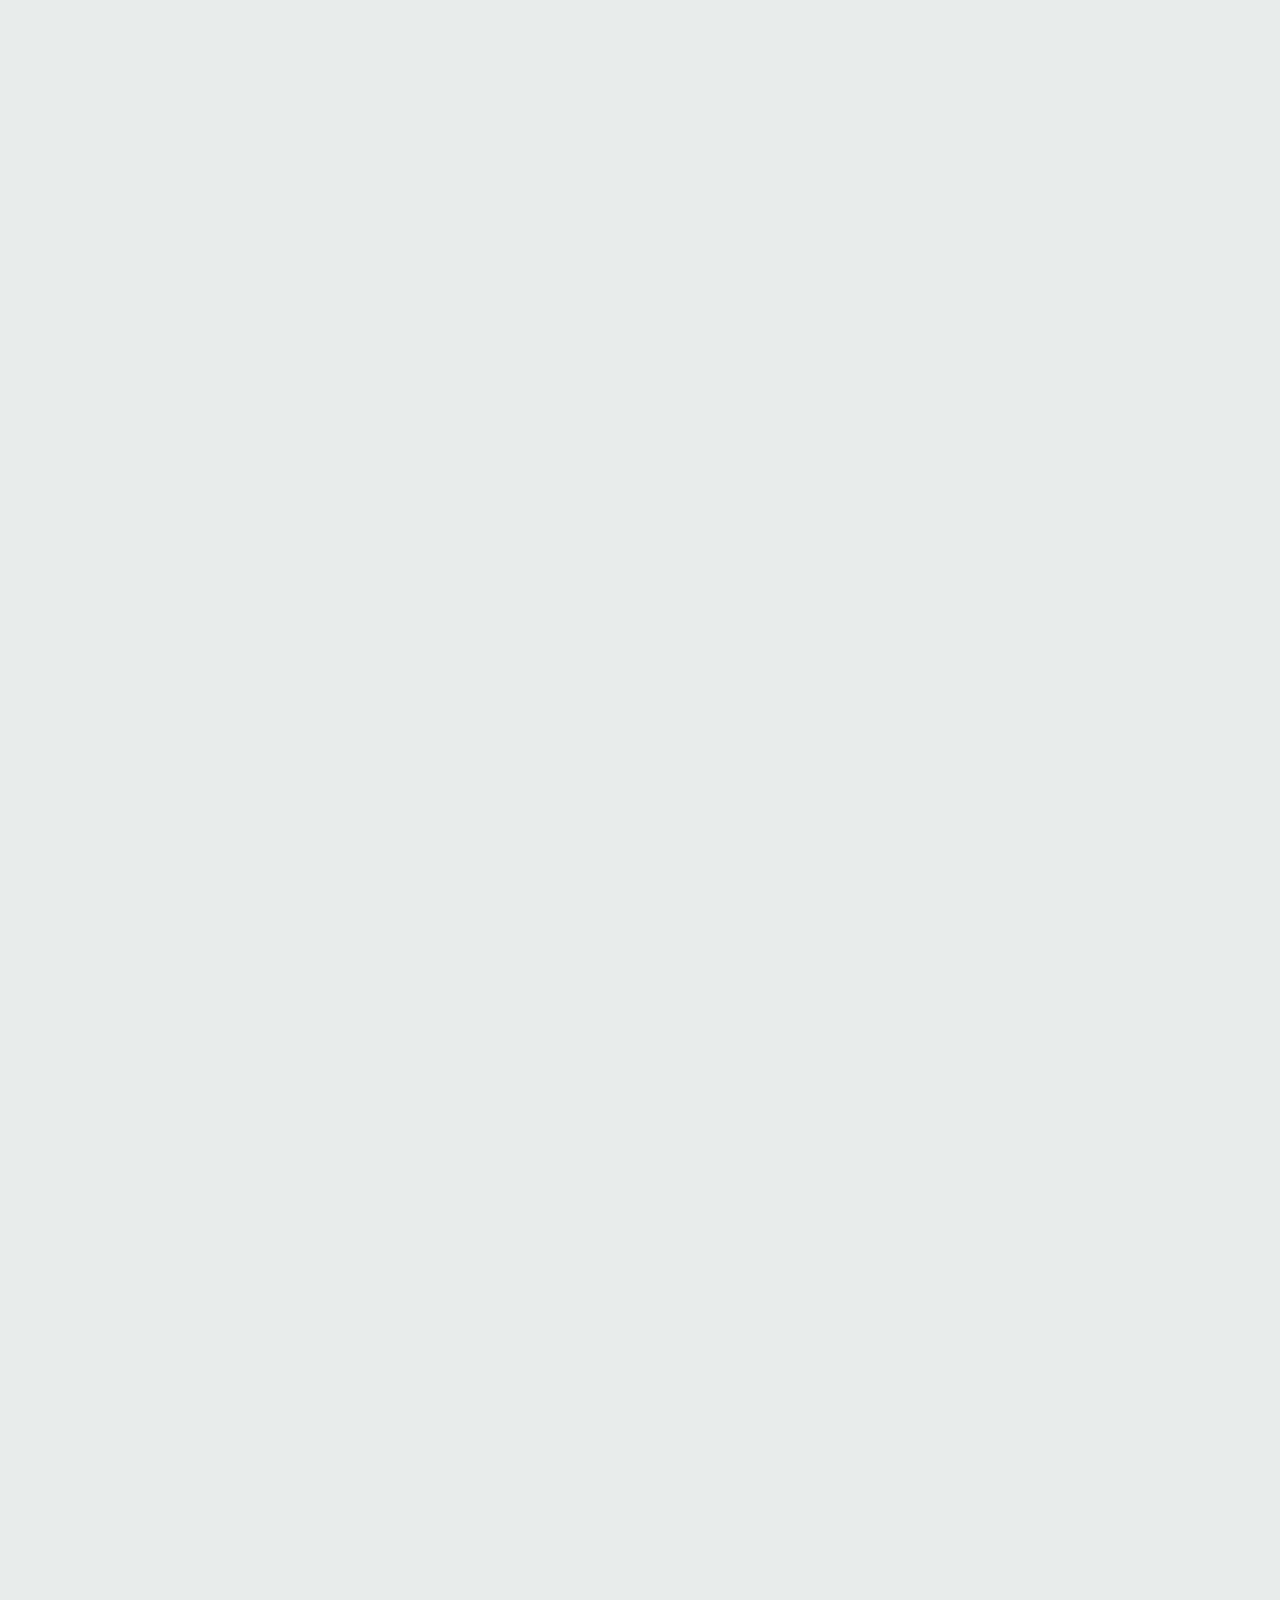
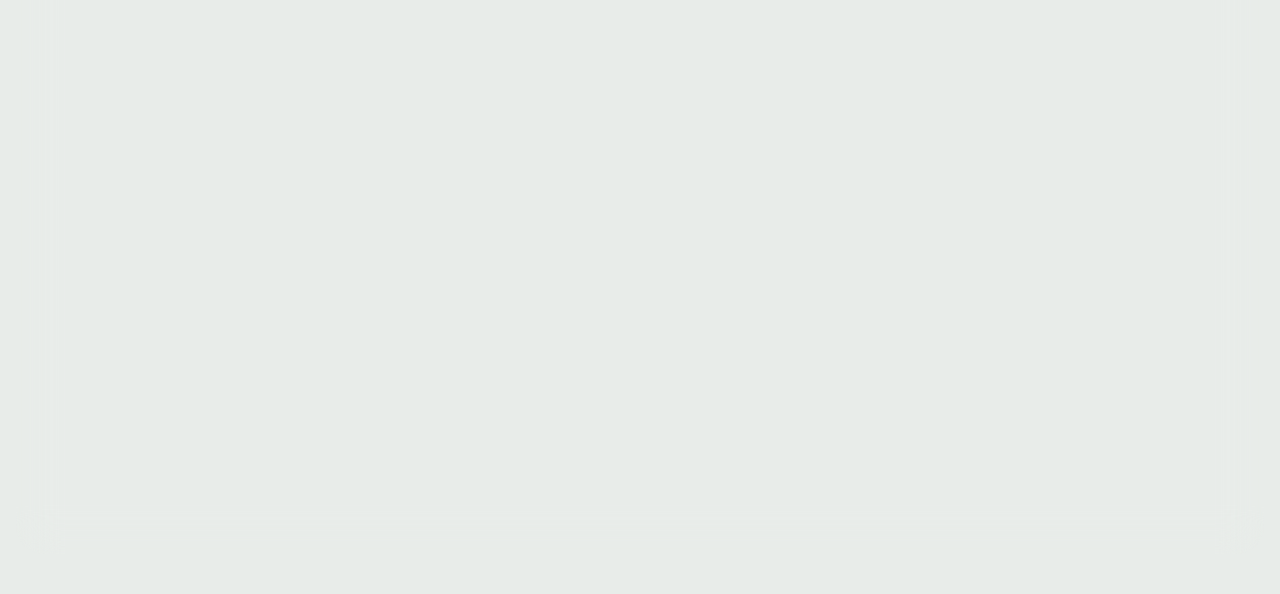
==== commit d9eb6977: "treasury issuance page init" ====
--- a/index.html
+++ b/index.html
@@ -28,6 +28,12 @@
             Latest curve, historical overlays, spread monitors, yield history,
             and principal-component views from a single static page.
           </p>
+          <nav class="page-nav" aria-label="Dashboard pages">
+            <a class="button button--primary is-active" href="index.html" aria-current="page">
+              Yield Curve
+            </a>
+            <a class="button" href="issuance.html">Issuance</a>
+          </nav>
         </div>
 
         <div class="topbar__rail">
--- a/style.css
+++ b/style.css
@@ -143,6 +143,13 @@
   line-height: 1.55;
 }
 
+.page-nav {
+  display: flex;
+  flex-wrap: wrap;
+  gap: 10px;
+  margin-top: 18px;
+}
+
 .topbar__rail {
   display: grid;
   gap: 18px;
@@ -335,6 +342,10 @@
   color: var(--accent-strong);
 }
 
+.button.is-active {
+  box-shadow: inset 0 0 0 1px rgba(15, 118, 110, 0.18);
+}
+
 .button--ghost {
   border-style: dashed;
 }
@@ -412,6 +423,10 @@
   align-items: end;
 }
 
+.issuance-controls {
+  align-items: end;
+}
+
 .summary-grid {
   display: grid;
   grid-template-columns: repeat(5, minmax(0, 1fr));
@@ -443,6 +458,10 @@
   margin-top: 10px;
   font-size: 0.98rem;
   line-height: 1.45;
+}
+
+.issuance-summary-grid {
+  margin: 0;
 }
 
 .debug-panel {
@@ -608,12 +627,82 @@
   accent-color: var(--accent);
 }
 
+.type-swatch {
+  width: 0.75rem;
+  height: 0.75rem;
+  flex: 0 0 0.75rem;
+  border-radius: 50%;
+  box-shadow: 0 0 0 1px rgba(255, 255, 255, 0.45);
+}
+
+.issuance-table-wrap {
+  width: 100%;
+  overflow-x: auto;
+  border: 1px solid var(--panel-border);
+  border-radius: var(--radius-md);
+}
+
+.issuance-table {
+  width: 100%;
+  min-width: 920px;
+  border-collapse: collapse;
+  font-size: 0.92rem;
+}
+
+.issuance-table th,
+.issuance-table td {
+  padding: 12px 14px;
+  border-bottom: 1px solid var(--panel-border);
+  text-align: left;
+  vertical-align: top;
+  white-space: nowrap;
+}
+
+.issuance-table th {
+  color: var(--text-soft);
+  font-size: 0.74rem;
+  letter-spacing: 0.08em;
+  text-transform: uppercase;
+  background: rgba(255, 255, 255, 0.04);
+}
+
+.issuance-table tr:last-child td {
+  border-bottom: 0;
+}
+
+.mono-cell {
+  font-family: var(--font-mono);
+  font-size: 0.86rem;
+}
+
+.table-link-group {
+  display: inline-flex;
+  gap: 10px;
+}
+
+.table-link-group a {
+  color: var(--accent-strong);
+  text-decoration: none;
+  font-weight: 600;
+}
+
+.table-link-group a:hover,
+.table-link-group a:focus-visible {
+  text-decoration: underline;
+}
+
+.empty-table-cell {
+  color: var(--text-muted);
+  text-align: center;
+}
+
 @media (max-width: 1180px) {
   .topbar {
     grid-template-columns: 1fr;
   }
 
-  .spread-grid {
+  .spread-grid,
+  .issuance-summary-grid {
     grid-template-columns: 1fr;
   }
 }
@@ -671,4 +760,16 @@
   .file-trigger {
     width: 100%;
   }
-}
+
+  .page-nav {
+    align-items: stretch;
+  }
+
+  .page-nav .button {
+    flex: 1 1 100%;
+  }
+
+  .issuance-table {
+    font-size: 0.86rem;
+  }
+}
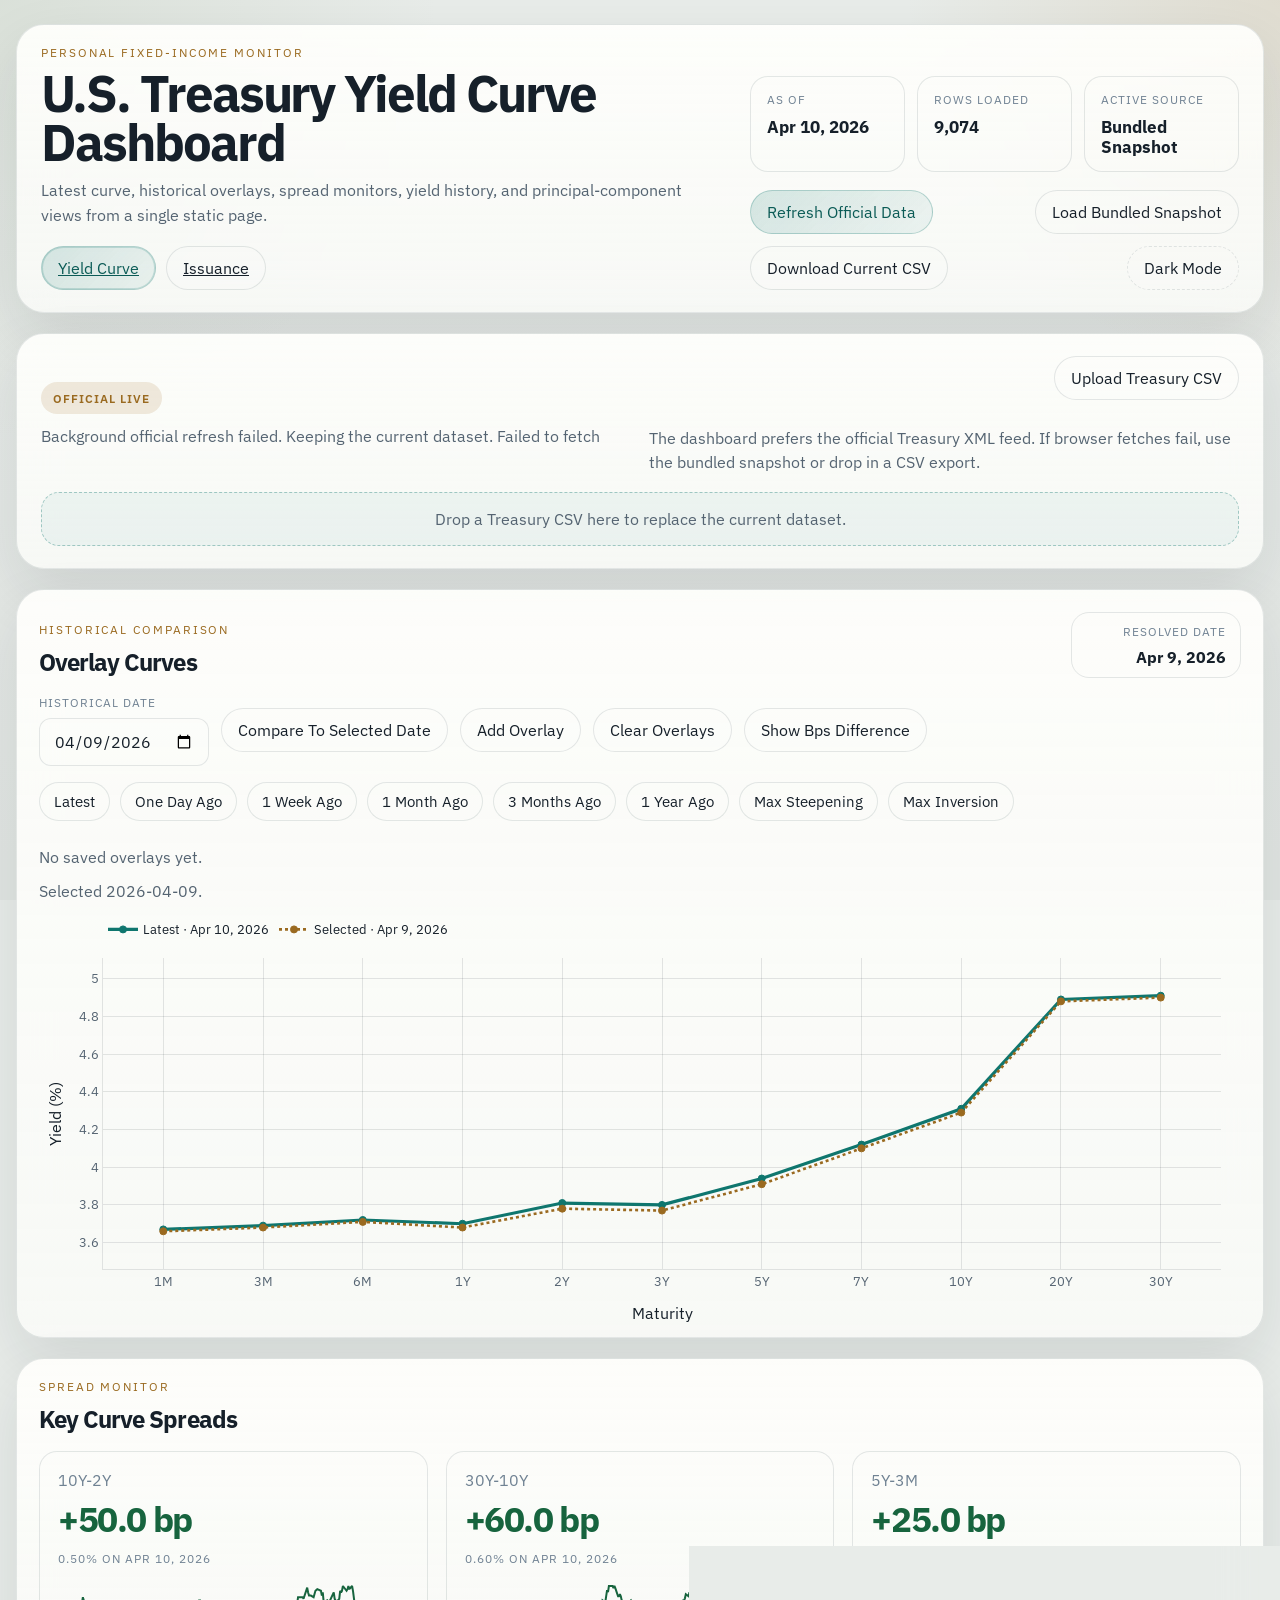
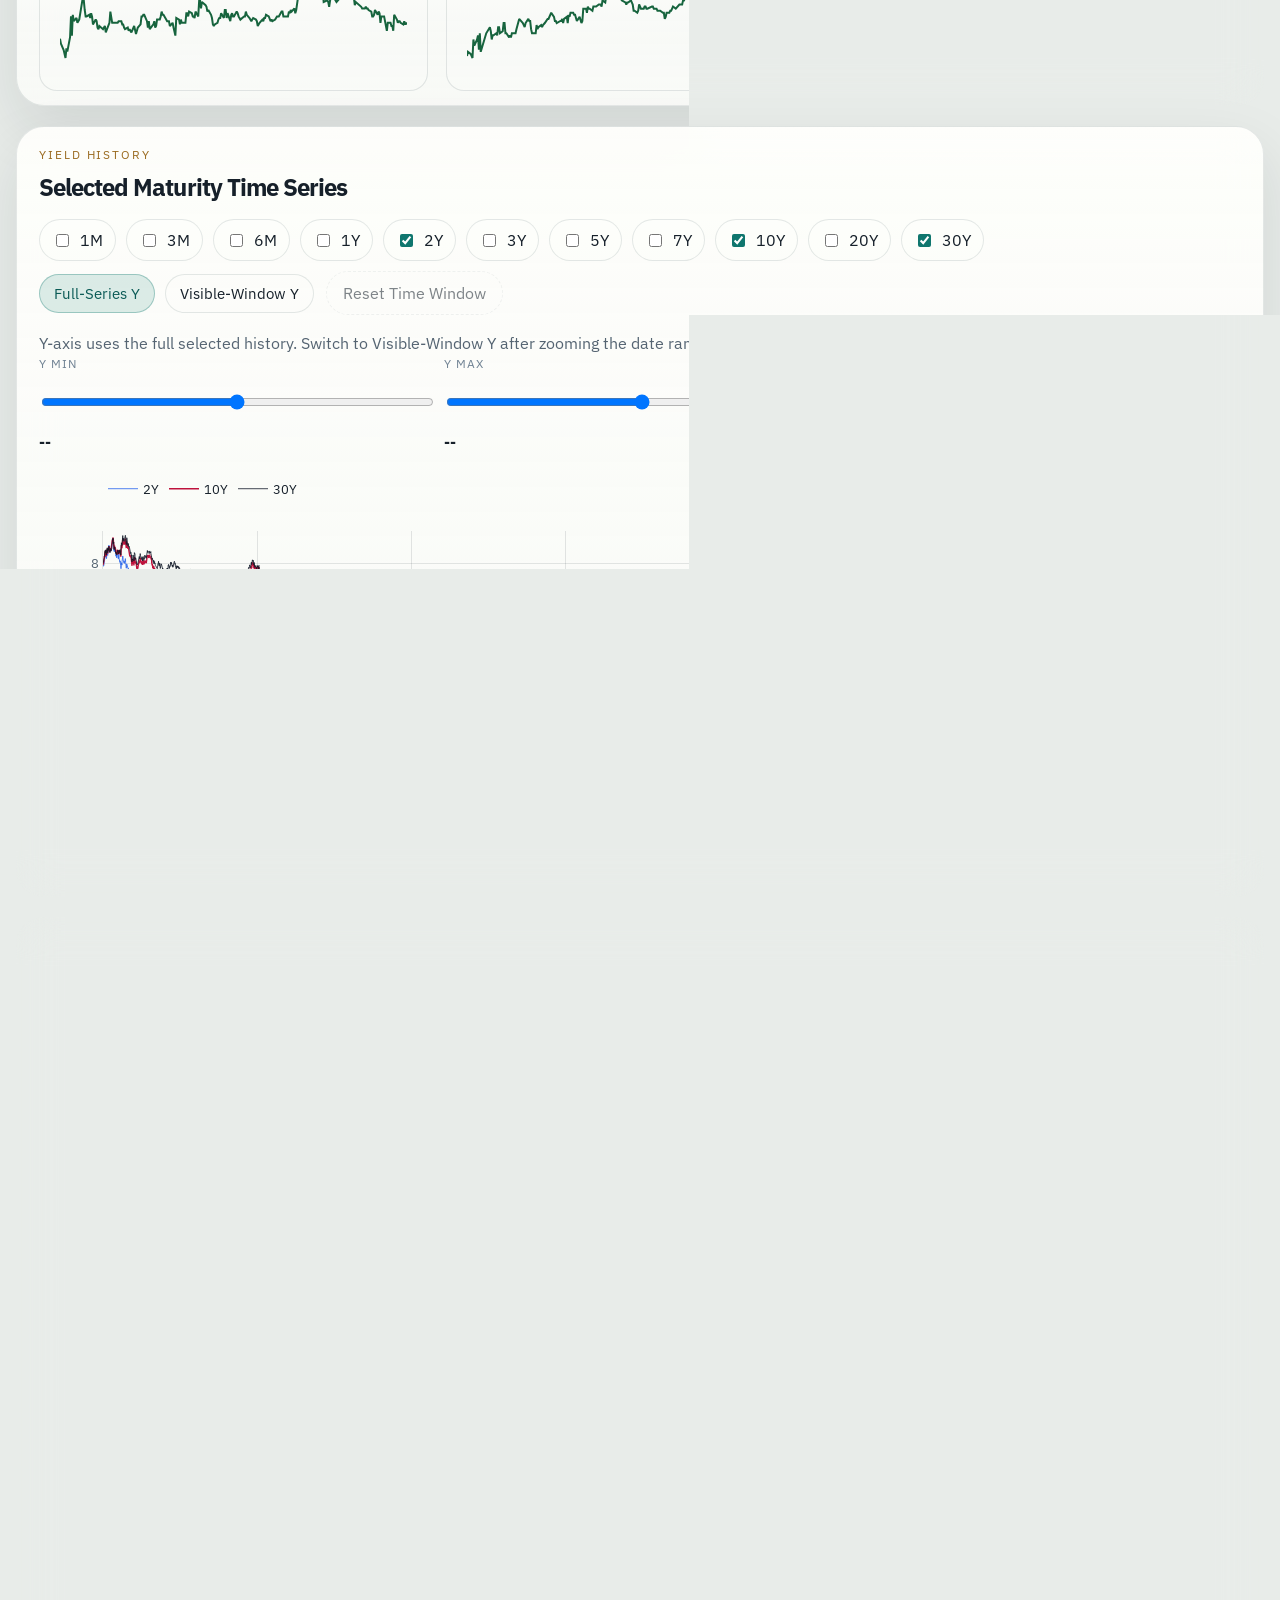
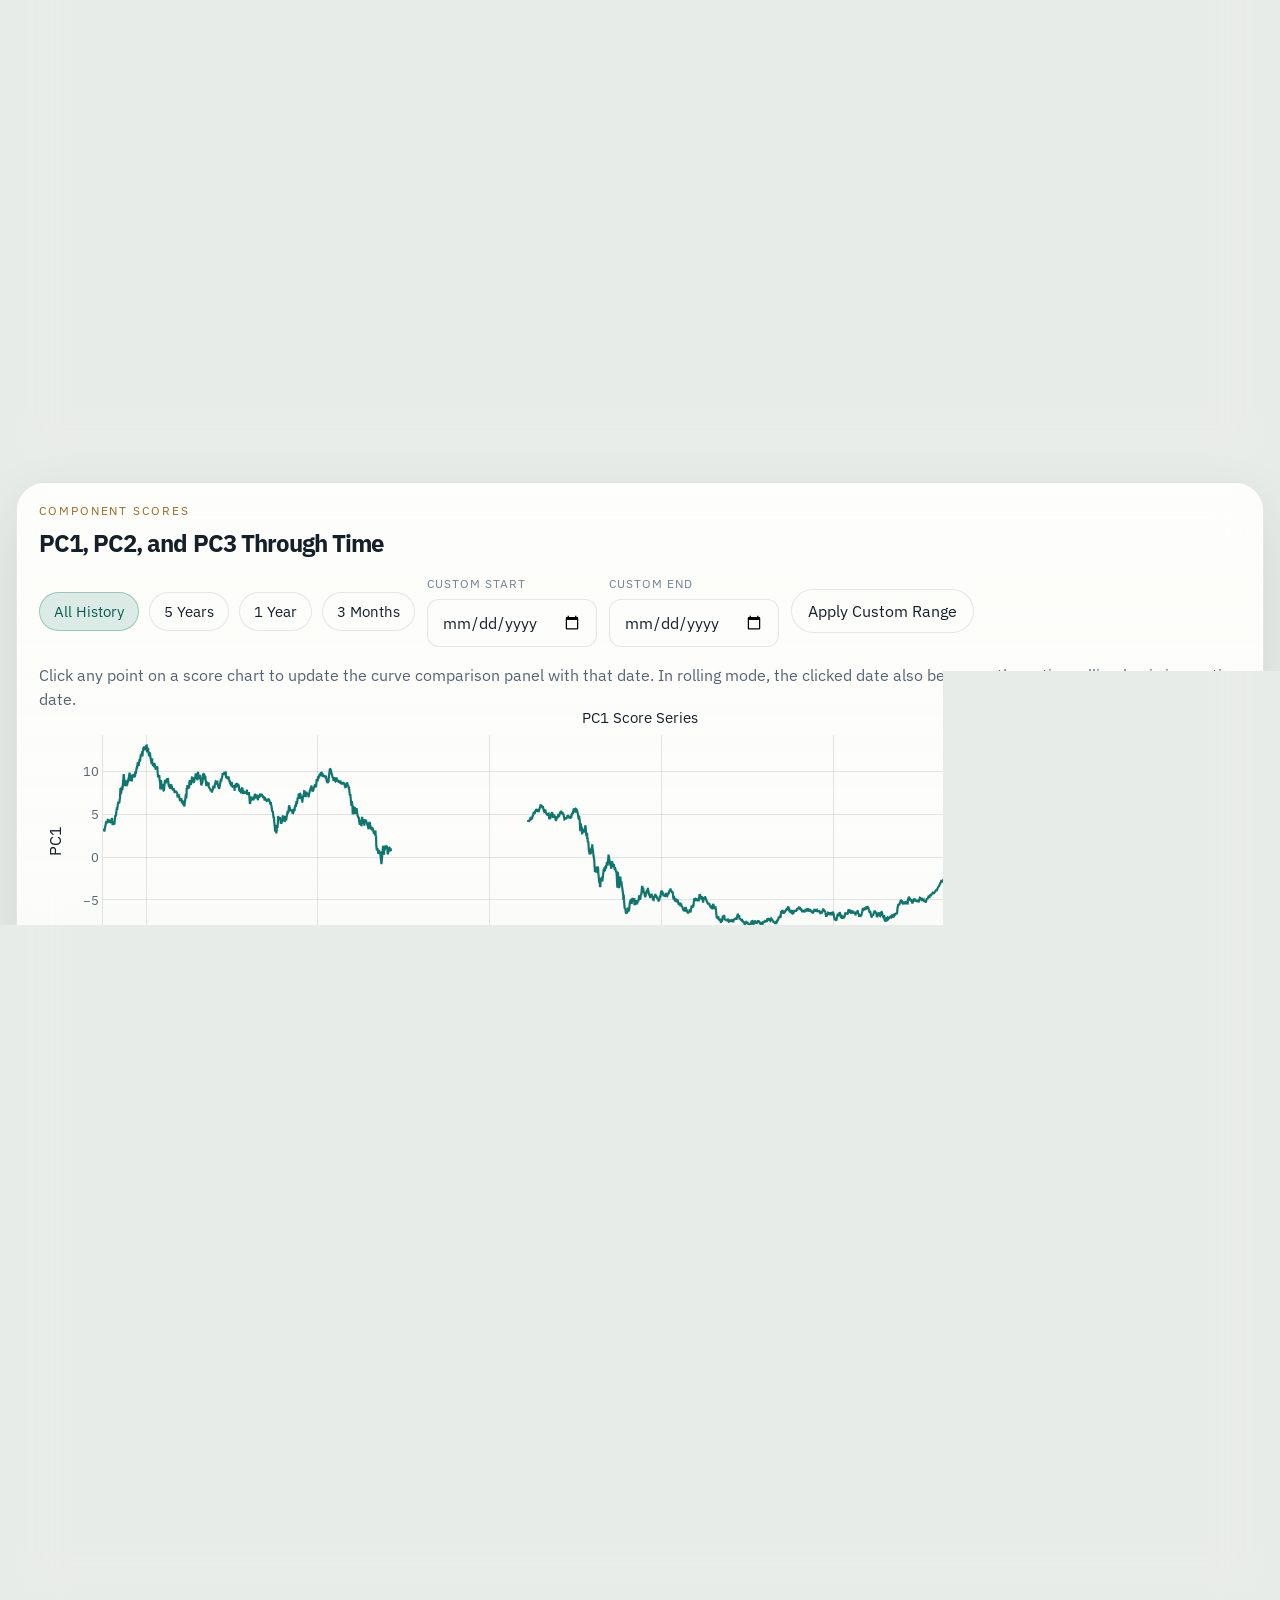
==== commit 2c1b148a: "rm latest yield curve" ====
--- a/index.html
+++ b/index.html
@@ -104,20 +104,6 @@
         <section class="panel panel--wide">
           <div class="panel__header">
             <div>
-              <p class="eyebrow">Current Term Structure</p>
-              <h2>Latest Yield Curve</h2>
-            </div>
-            <div class="panel__meta">
-              <span class="panel__meta-label">Curve Date</span>
-              <strong id="latestCurveDate">--</strong>
-            </div>
-          </div>
-          <div class="chart chart--tall" id="latestCurveChart"></div>
-        </section>
-
-        <section class="panel panel--wide">
-          <div class="panel__header">
-            <div>
               <p class="eyebrow">Historical Comparison</p>
               <h2>Overlay Curves</h2>
             </div>
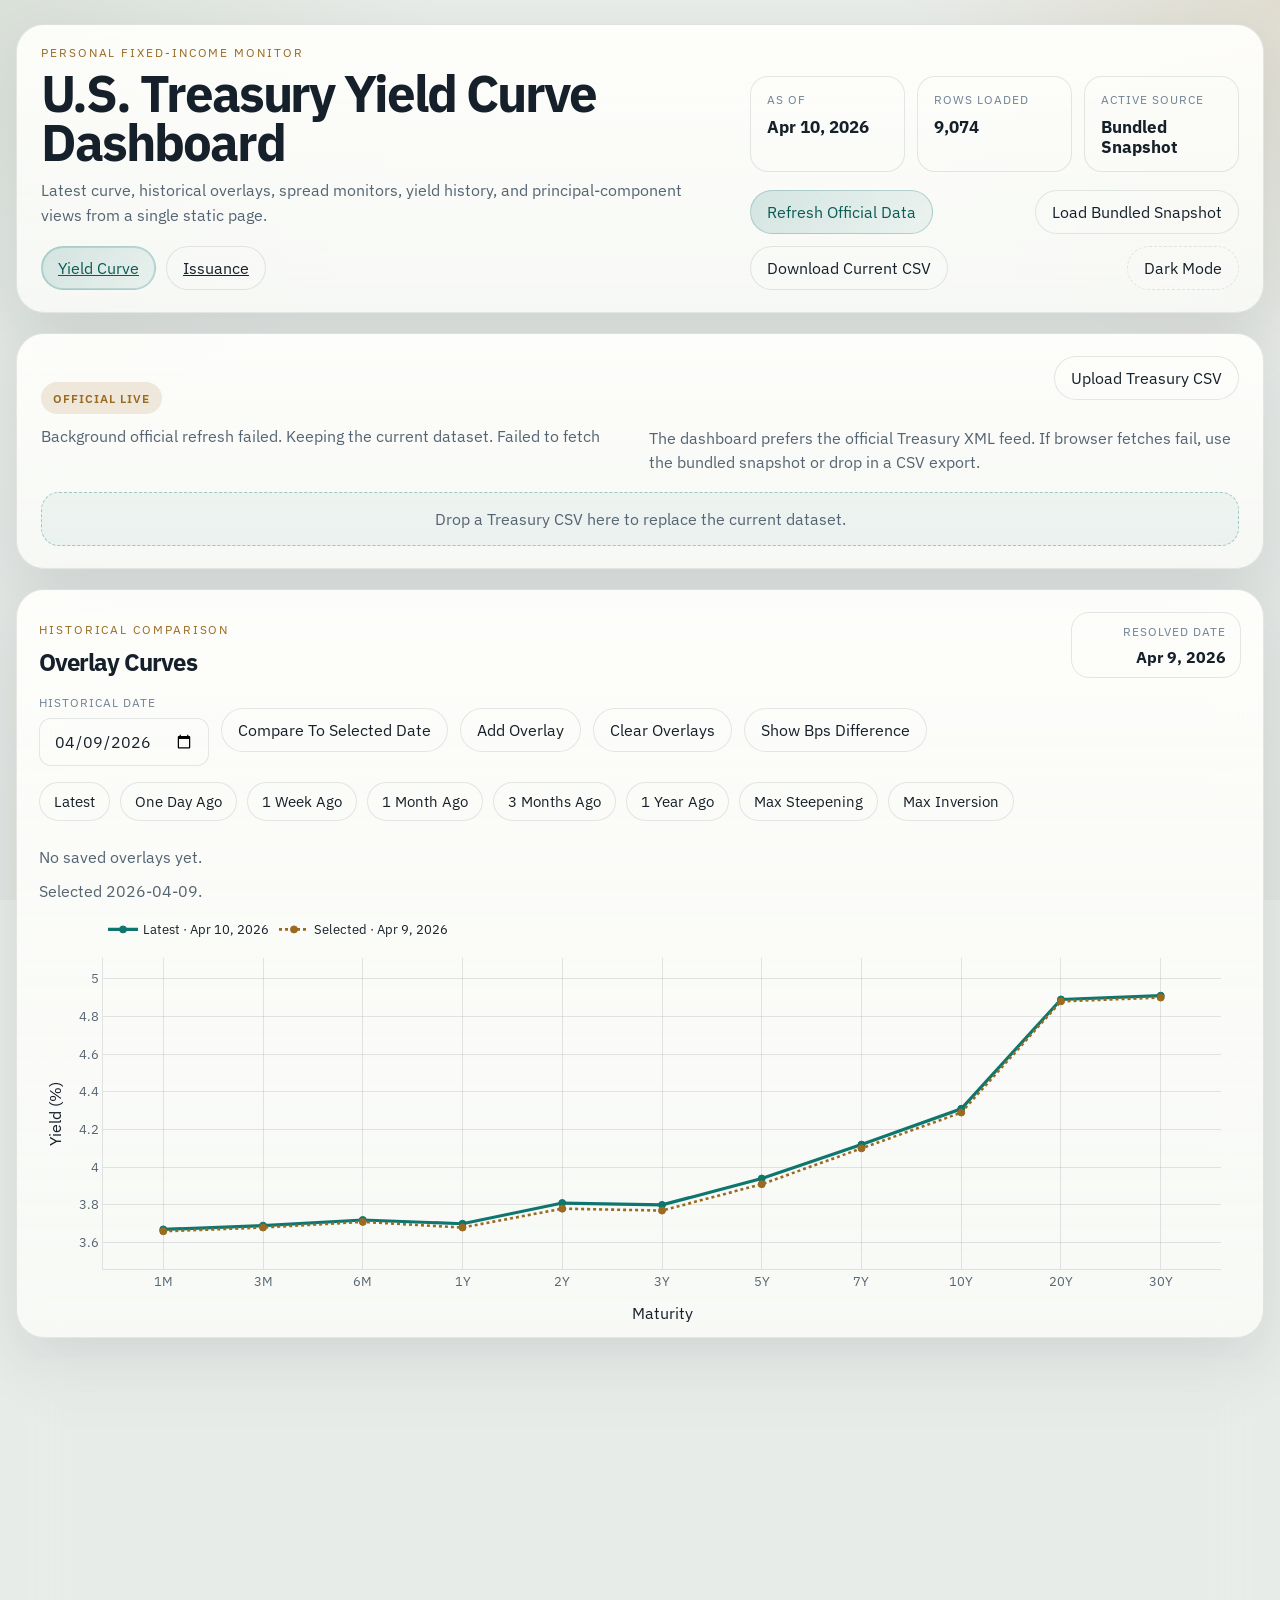
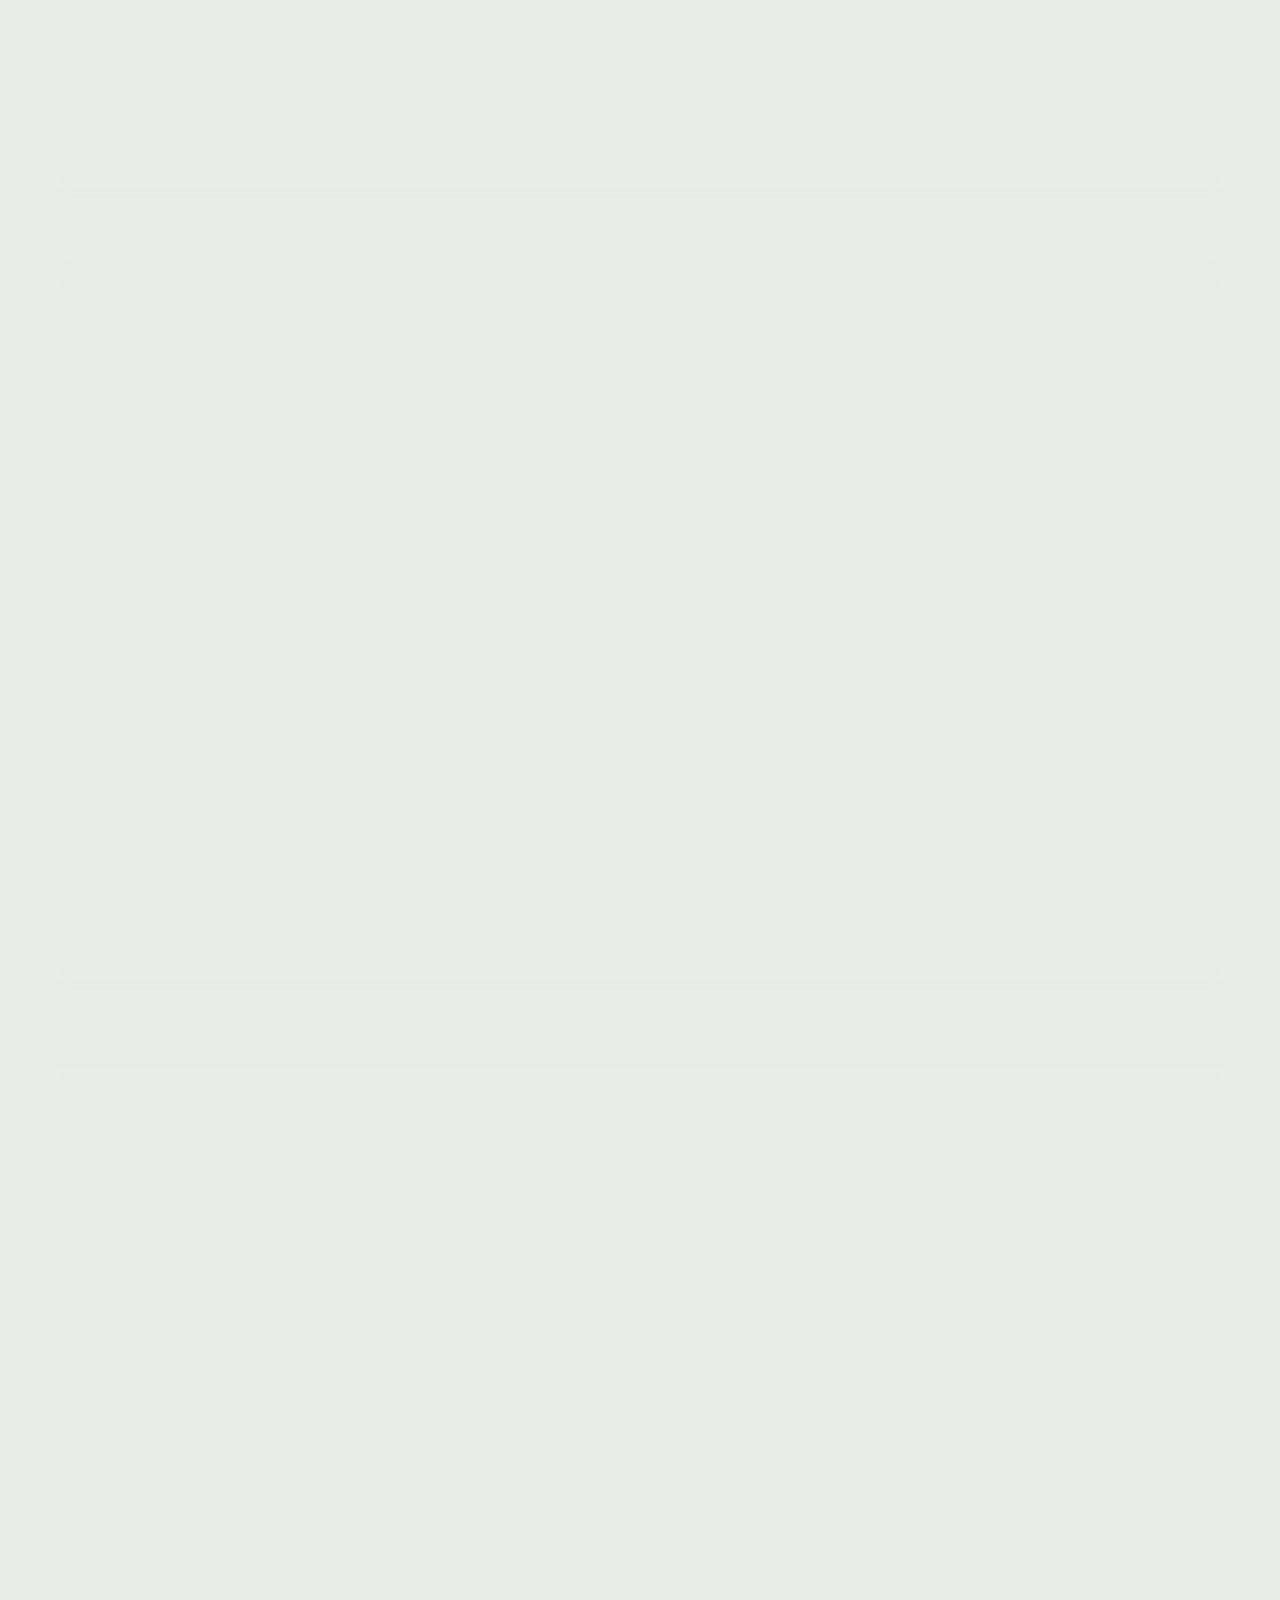
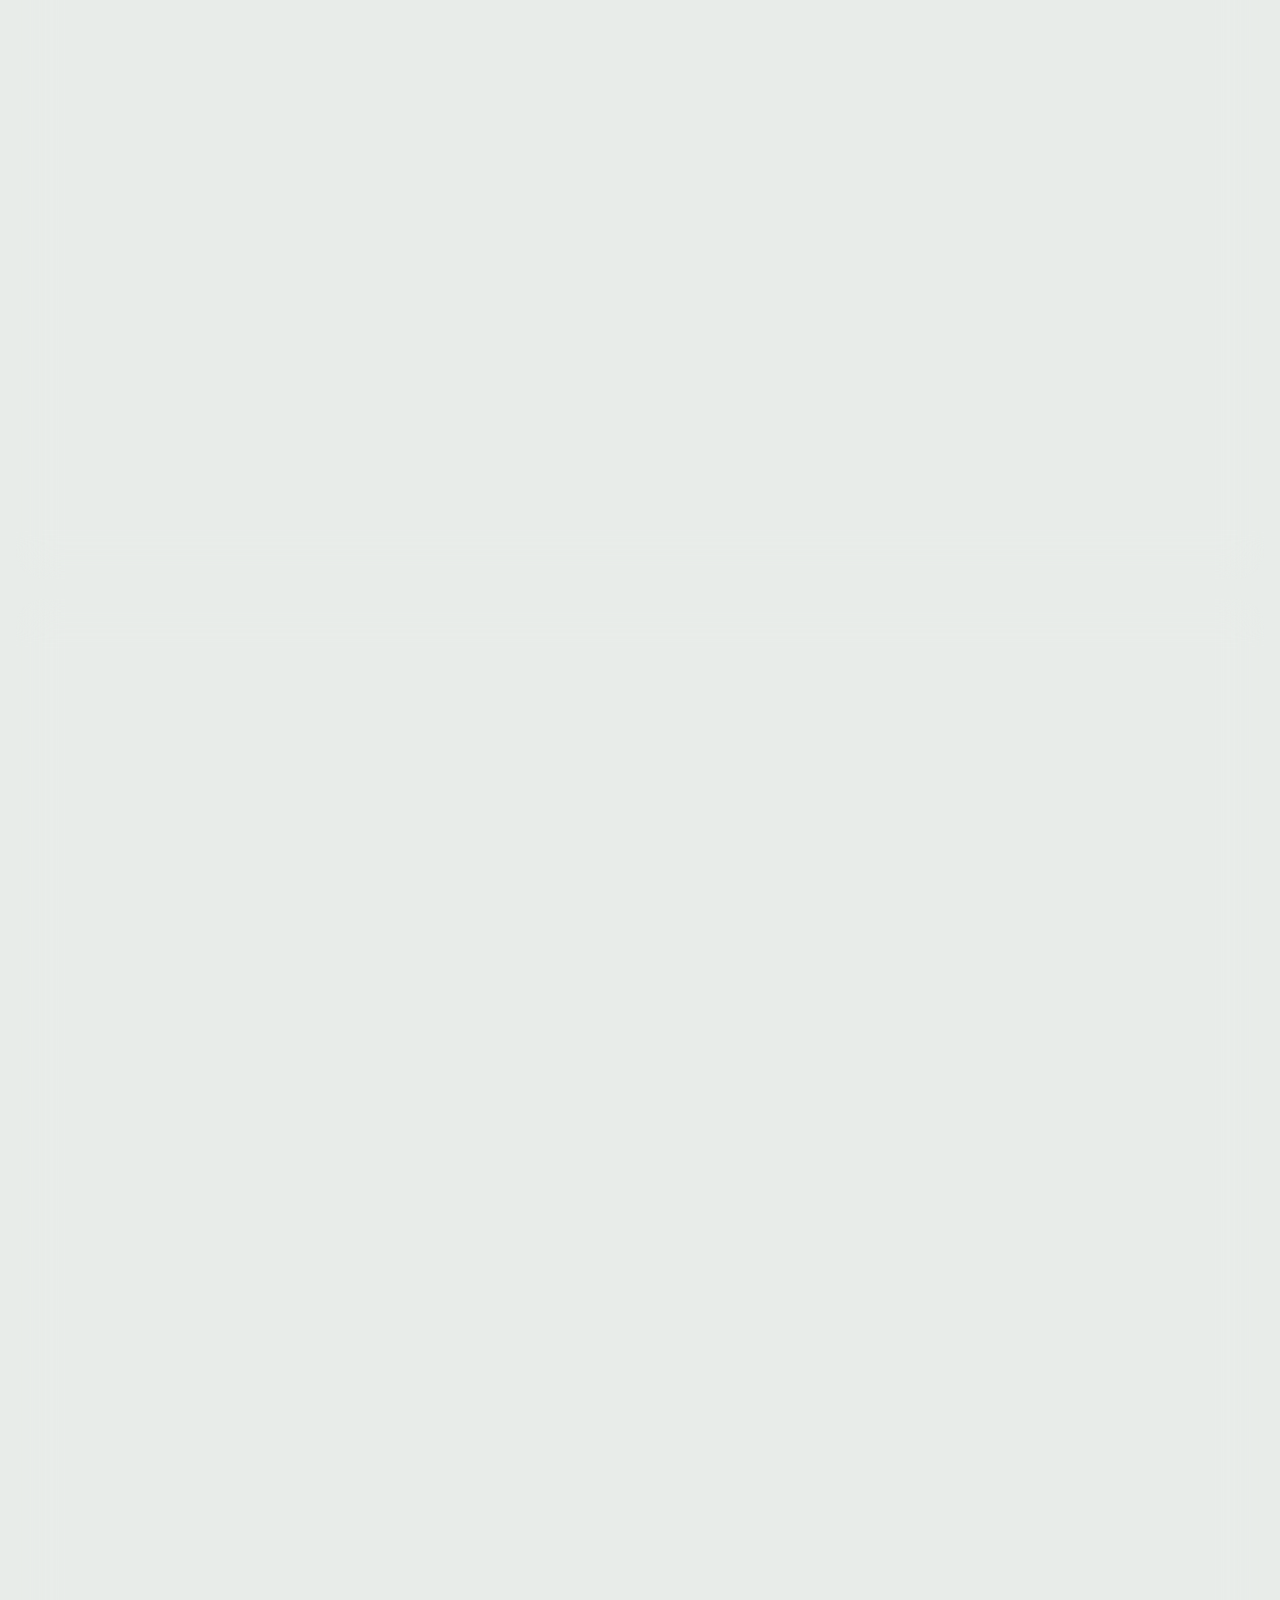
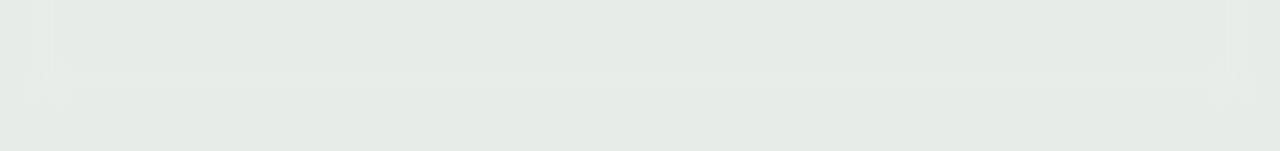
==== commit 15eb5b32: "update key spread cards" ====
--- a/index.html
+++ b/index.html
@@ -16,7 +16,7 @@
     />
     <link rel="stylesheet" href="style.css" />
     <script src="https://cdn.plot.ly/plotly-2.35.2.min.js"></script>
-    <script type="module" src="script.js"></script>
+    <script type="module" src="script.js?v=spread-controls-20260603-6"></script>
   </head>
   <body>
     <div class="app-shell">
@@ -166,28 +166,64 @@
             </div>
           </div>
 
-          <div class="spread-grid">
-            <article class="spread-card" id="spreadCard-10Y2Y">
-              <p class="spread-card__label">10Y-2Y</p>
-              <strong class="spread-card__value" id="spreadValue-10Y2Y">--</strong>
-              <p class="spread-card__subvalue" id="spreadNote-10Y2Y">--</p>
-              <div class="chart chart--spark" id="spreadSpark-10Y2Y"></div>
-            </article>
-
-            <article class="spread-card" id="spreadCard-30Y10Y">
-              <p class="spread-card__label">30Y-10Y</p>
-              <strong class="spread-card__value" id="spreadValue-30Y10Y">--</strong>
-              <p class="spread-card__subvalue" id="spreadNote-30Y10Y">--</p>
-              <div class="chart chart--spark" id="spreadSpark-30Y10Y"></div>
-            </article>
-
-            <article class="spread-card" id="spreadCard-5Y3M">
-              <p class="spread-card__label">5Y-3M</p>
-              <strong class="spread-card__value" id="spreadValue-5Y3M">--</strong>
-              <p class="spread-card__subvalue" id="spreadNote-5Y3M">--</p>
-              <div class="chart chart--spark" id="spreadSpark-5Y3M"></div>
-            </article>
-          </div>
+          <div class="field-cluster spread-controls" aria-label="Spread selector">
+            <label class="control-field">
+              <span>First leg</span>
+              <select id="spreadLeftSelect">
+                <option value="1M">1M</option>
+                <option value="3M">3M</option>
+                <option value="6M">6M</option>
+                <option value="1Y">1Y</option>
+                <option value="2Y">2Y</option>
+                <option value="3Y">3Y</option>
+                <option value="5Y">5Y</option>
+                <option value="7Y">7Y</option>
+                <option value="10Y" selected>10Y</option>
+                <option value="20Y">20Y</option>
+                <option value="30Y">30Y</option>
+              </select>
+            </label>
+            <label class="control-field">
+              <span>Second leg</span>
+              <select id="spreadRightSelect">
+                <option value="1M">1M</option>
+                <option value="3M">3M</option>
+                <option value="6M">6M</option>
+                <option value="1Y">1Y</option>
+                <option value="2Y" selected>2Y</option>
+                <option value="3Y">3Y</option>
+                <option value="5Y">5Y</option>
+                <option value="7Y">7Y</option>
+                <option value="10Y">10Y</option>
+                <option value="20Y">20Y</option>
+                <option value="30Y">30Y</option>
+              </select>
+            </label>
+            <label class="control-field">
+              <span>Third leg</span>
+              <select id="spreadFlyBackSelect">
+                <option value="1M">1M</option>
+                <option value="3M">3M</option>
+                <option value="6M">6M</option>
+                <option value="1Y">1Y</option>
+                <option value="2Y">2Y</option>
+                <option value="3Y">3Y</option>
+                <option value="5Y">5Y</option>
+                <option value="7Y">7Y</option>
+                <option value="10Y" selected>10Y</option>
+                <option value="20Y">20Y</option>
+                <option value="30Y">30Y</option>
+              </select>
+            </label>
+            <button class="button button--primary" id="addSpreadBtn" type="button">Add Spread</button>
+            <button class="button" id="addButterflyBtn" type="button">Add Butterfly</button>
+            <button class="button button--ghost" id="resetSpreadsBtn" type="button">Reset Defaults</button>
+          </div>
+          <p class="panel__hint" id="spreadControlHint">
+            Showing default spread set. Butterfly = 2 x second leg - first leg - third leg.
+          </p>
+
+          <div class="spread-grid" id="spreadGrid"></div>
         </section>
 
         <section class="panel panel--wide">
--- a/style.css
+++ b/style.css
@@ -181,14 +181,16 @@
 .panel__meta-label,
 .control-field span,
 .spread-card__label,
-.spread-card__subvalue {
+.spread-card__subvalue,
+.spread-card__change {
   display: block;
   color: var(--text-soft);
 }
 
 .stat-card__label,
 .panel__meta-label,
-.spread-card__subvalue {
+.spread-card__subvalue,
+.spread-card__change {
   font-size: 0.78rem;
   letter-spacing: 0.08em;
   text-transform: uppercase;
@@ -562,6 +564,11 @@
   gap: 18px;
 }
 
+.spread-controls {
+  align-items: end;
+  margin-bottom: 10px;
+}
+
 .spread-card {
   padding: 18px;
   border-radius: var(--radius-md);
@@ -569,8 +576,16 @@
   background: rgba(255, 255, 255, 0.04);
 }
 
+.spread-card__header {
+  display: flex;
+  align-items: flex-start;
+  justify-content: space-between;
+  gap: 12px;
+  margin-bottom: 12px;
+}
+
 .spread-card__label {
-  margin: 0 0 12px;
+  margin: 0;
 }
 
 .spread-card__value {
@@ -587,6 +602,39 @@
 
 .spread-card.is-negative .spread-card__value {
   color: var(--danger);
+}
+
+.spread-card__change {
+  margin: 8px 0 0;
+  font-weight: 600;
+}
+
+.spread-card__change.is-positive {
+  color: var(--success);
+}
+
+.spread-card__change.is-negative {
+  color: var(--danger);
+}
+
+.spread-card__remove {
+  padding: 0;
+  border: 0;
+  background: transparent;
+  color: var(--text-muted);
+  font: inherit;
+  font-size: 0.82rem;
+  cursor: pointer;
+}
+
+.spread-card__remove:hover,
+.spread-card__remove:focus-visible {
+  color: var(--accent-strong);
+  text-decoration: underline;
+}
+
+.spread-grid__empty {
+  grid-column: 1 / -1;
 }
 
 .stacked-charts {
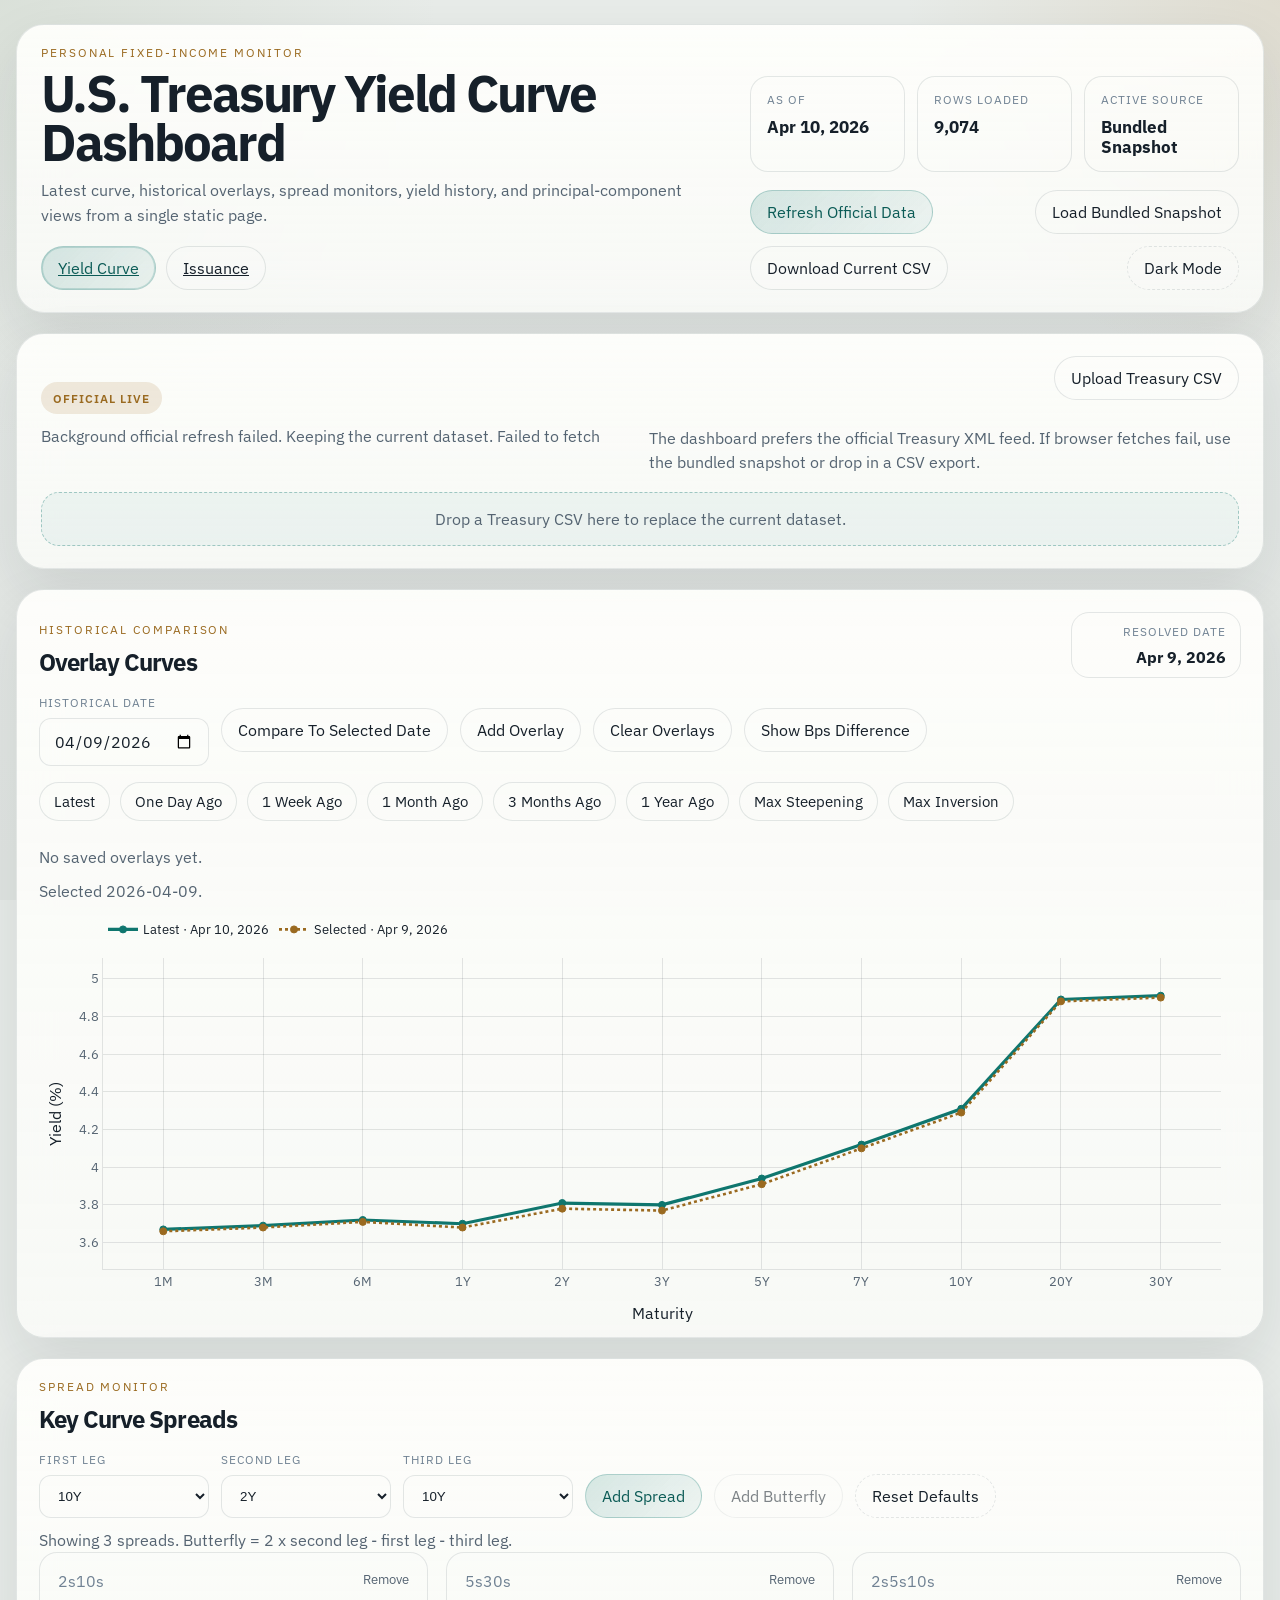
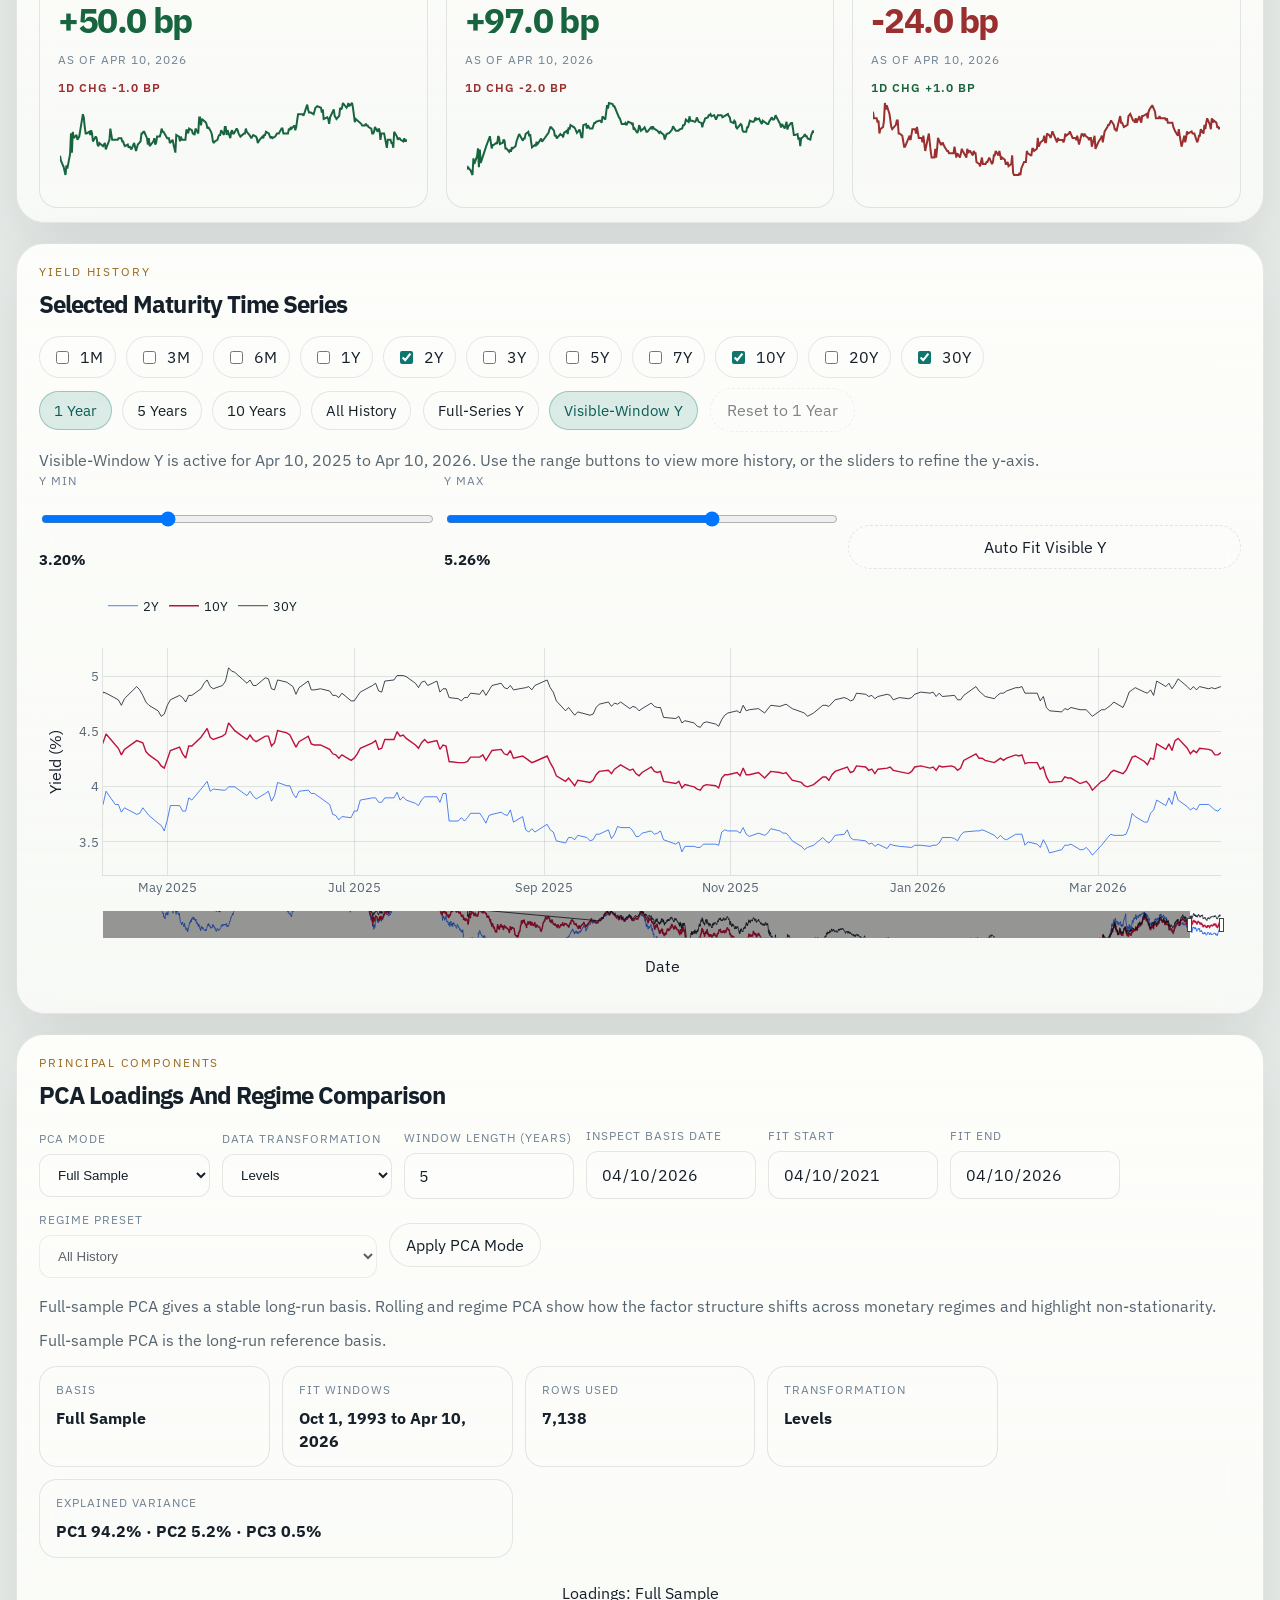
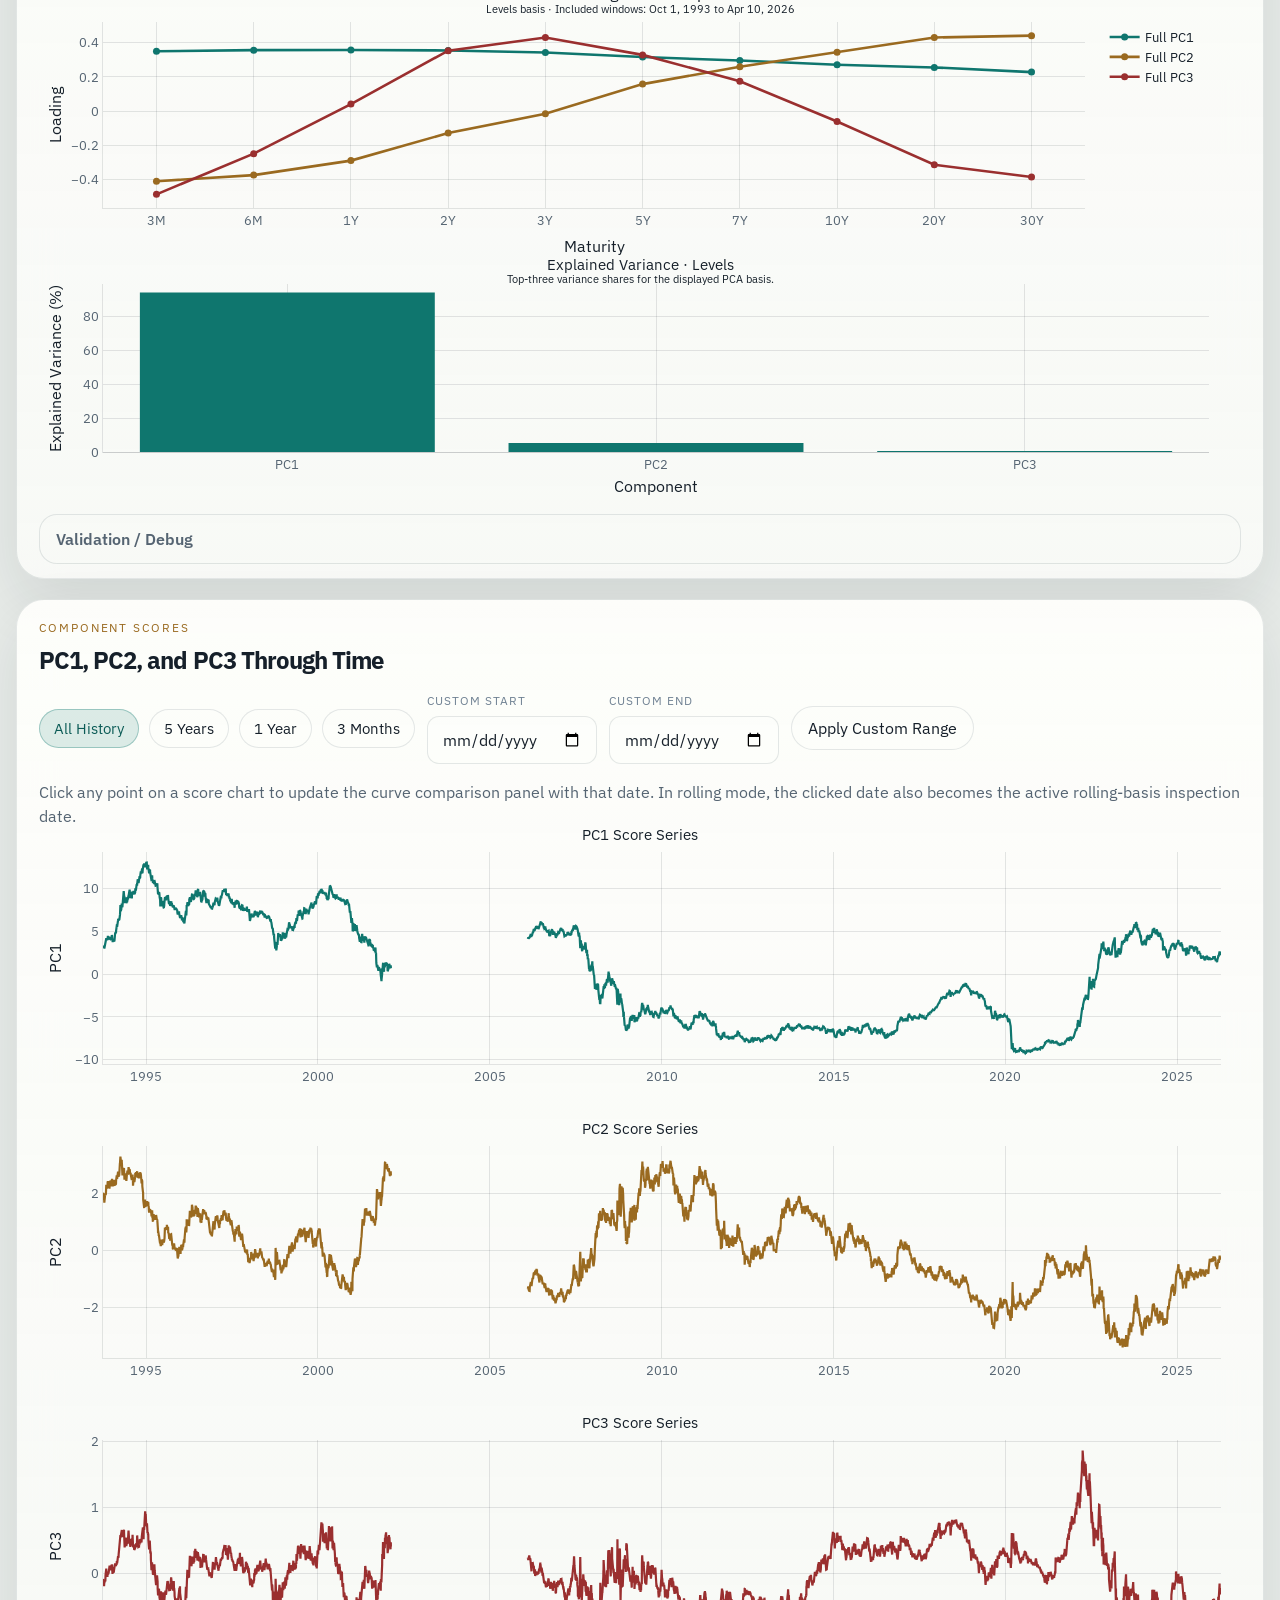
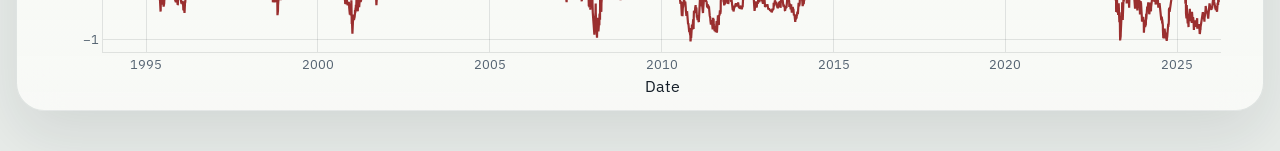
==== commit 92696719: "time series window default" ====
--- a/index.html
+++ b/index.html
@@ -16,7 +16,7 @@
     />
     <link rel="stylesheet" href="style.css" />
     <script src="https://cdn.plot.ly/plotly-2.35.2.min.js"></script>
-    <script type="module" src="script.js?v=spread-controls-20260603-6"></script>
+    <script type="module" src="script.js?v=spread-controls-20260603-8"></script>
   </head>
   <body>
     <div class="app-shell">
@@ -236,20 +236,30 @@
 
           <div class="toggle-group" id="historyMaturityToggles"></div>
           <div class="control-strip control-strip--history">
+            <div class="button-group" id="historyRangeButtons">
+              <button class="chip-button is-active" data-history-range="1y" type="button">
+                1 Year
+              </button>
+              <button class="chip-button" data-history-range="5y" type="button">5 Years</button>
+              <button class="chip-button" data-history-range="10y" type="button">10 Years</button>
+              <button class="chip-button" data-history-range="all" type="button">
+                All History
+              </button>
+            </div>
             <div class="button-group" id="historyYAxisButtons">
-              <button class="chip-button is-active" data-history-y-axis="full" type="button">
+              <button class="chip-button" data-history-y-axis="full" type="button">
                 Full-Series Y
               </button>
-              <button class="chip-button" data-history-y-axis="visible" type="button">
+              <button class="chip-button is-active" data-history-y-axis="visible" type="button">
                 Visible-Window Y
               </button>
             </div>
             <button class="button button--ghost" id="historyResetViewBtn" type="button">
-              Reset Time Window
+              Reset to 1 Year
             </button>
           </div>
           <p class="panel__hint" id="historyAxisHint">
-            Y-axis uses the full selected history. Switch to Visible-Window Y after zooming the date range to rescale the plot.
+            Showing the latest year by default. Visible-Window Y scales to the selected time window.
           </p>
           <div class="history-axis-window" id="historyAxisWindow" hidden>
             <label class="control-field control-field--slider">
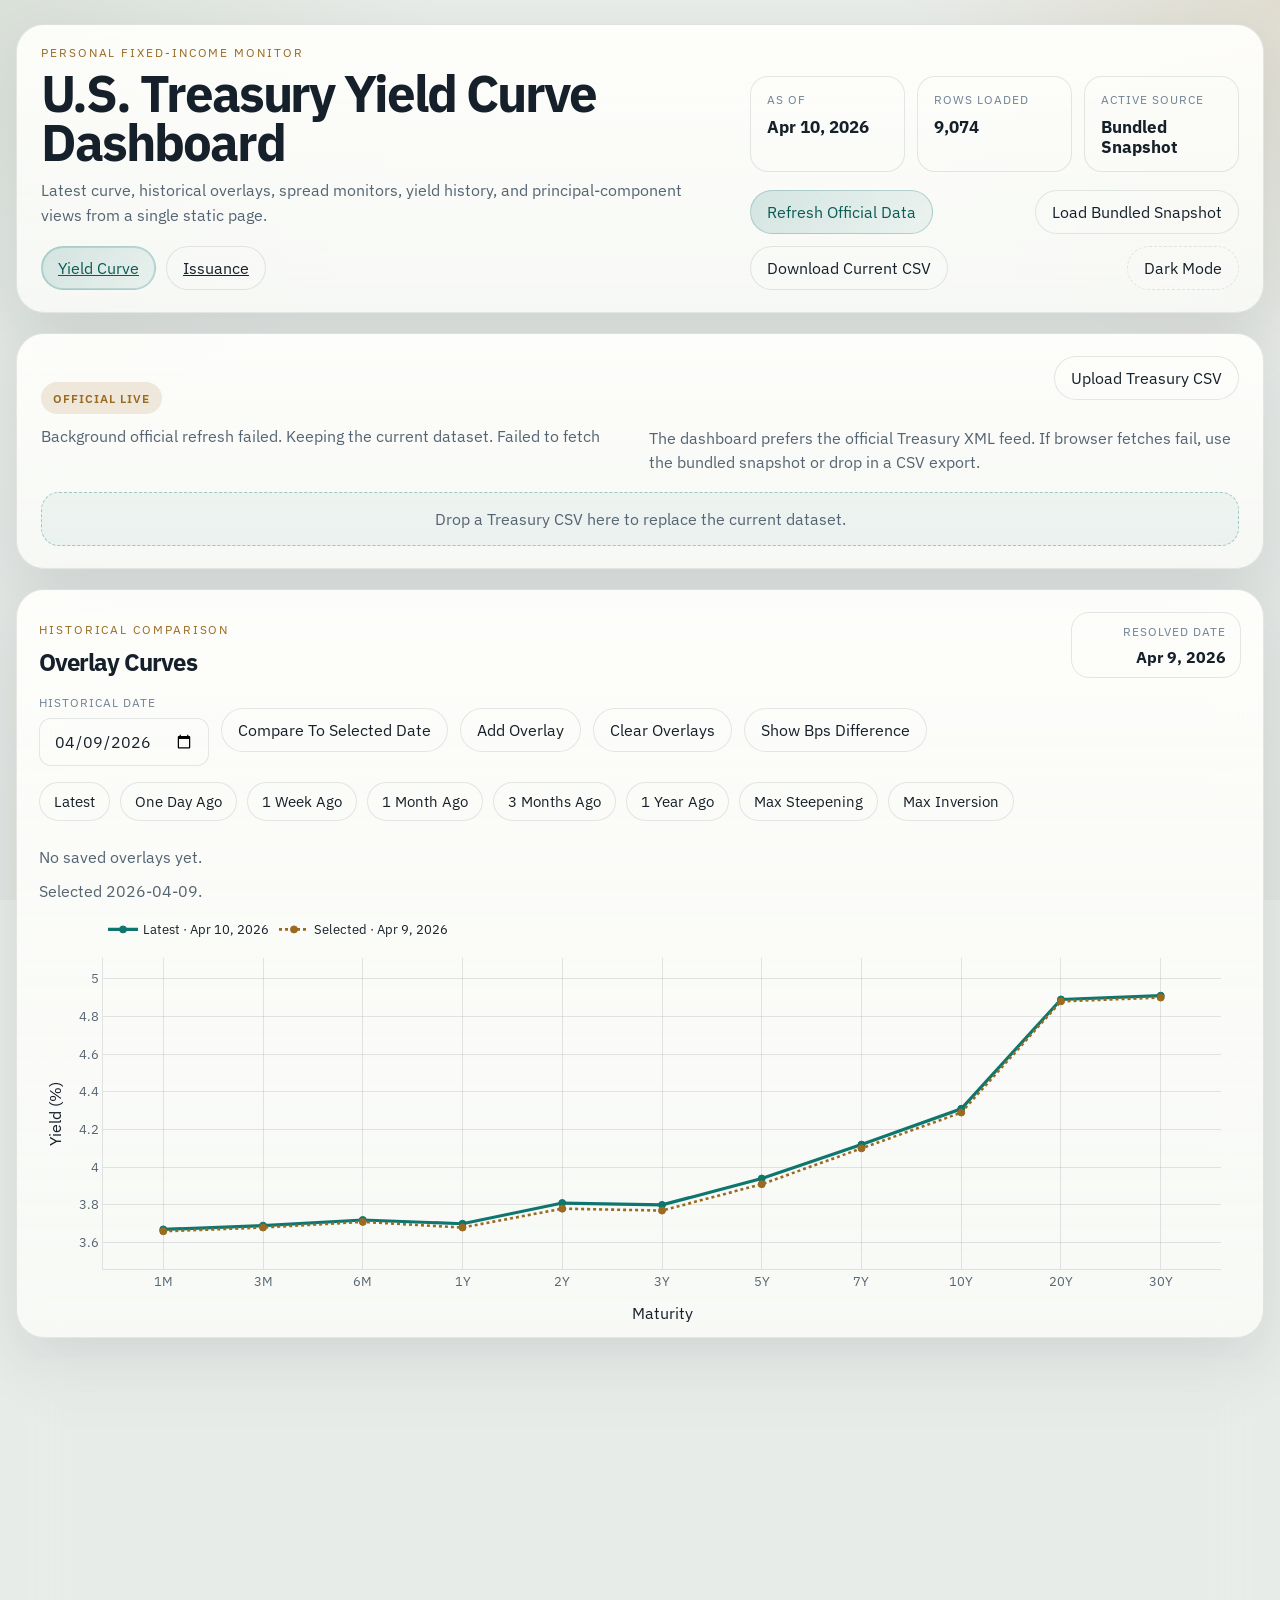
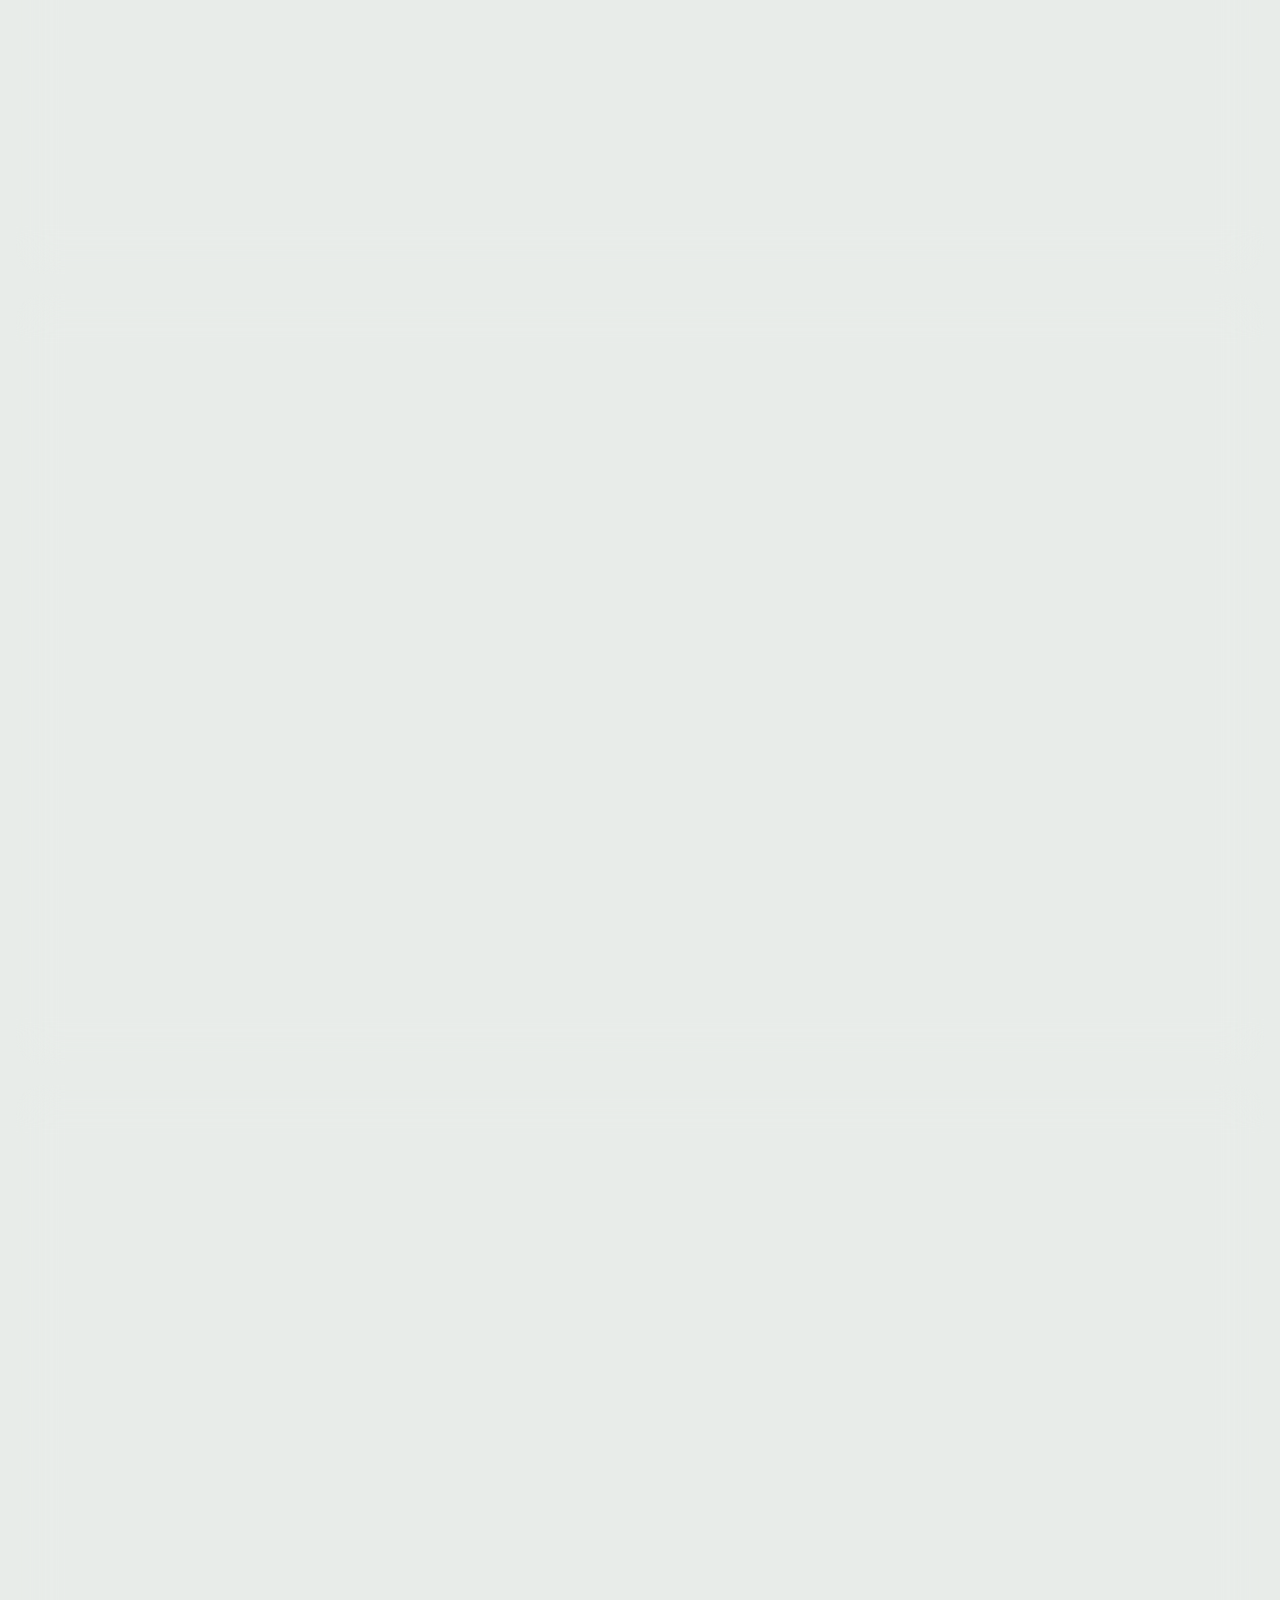
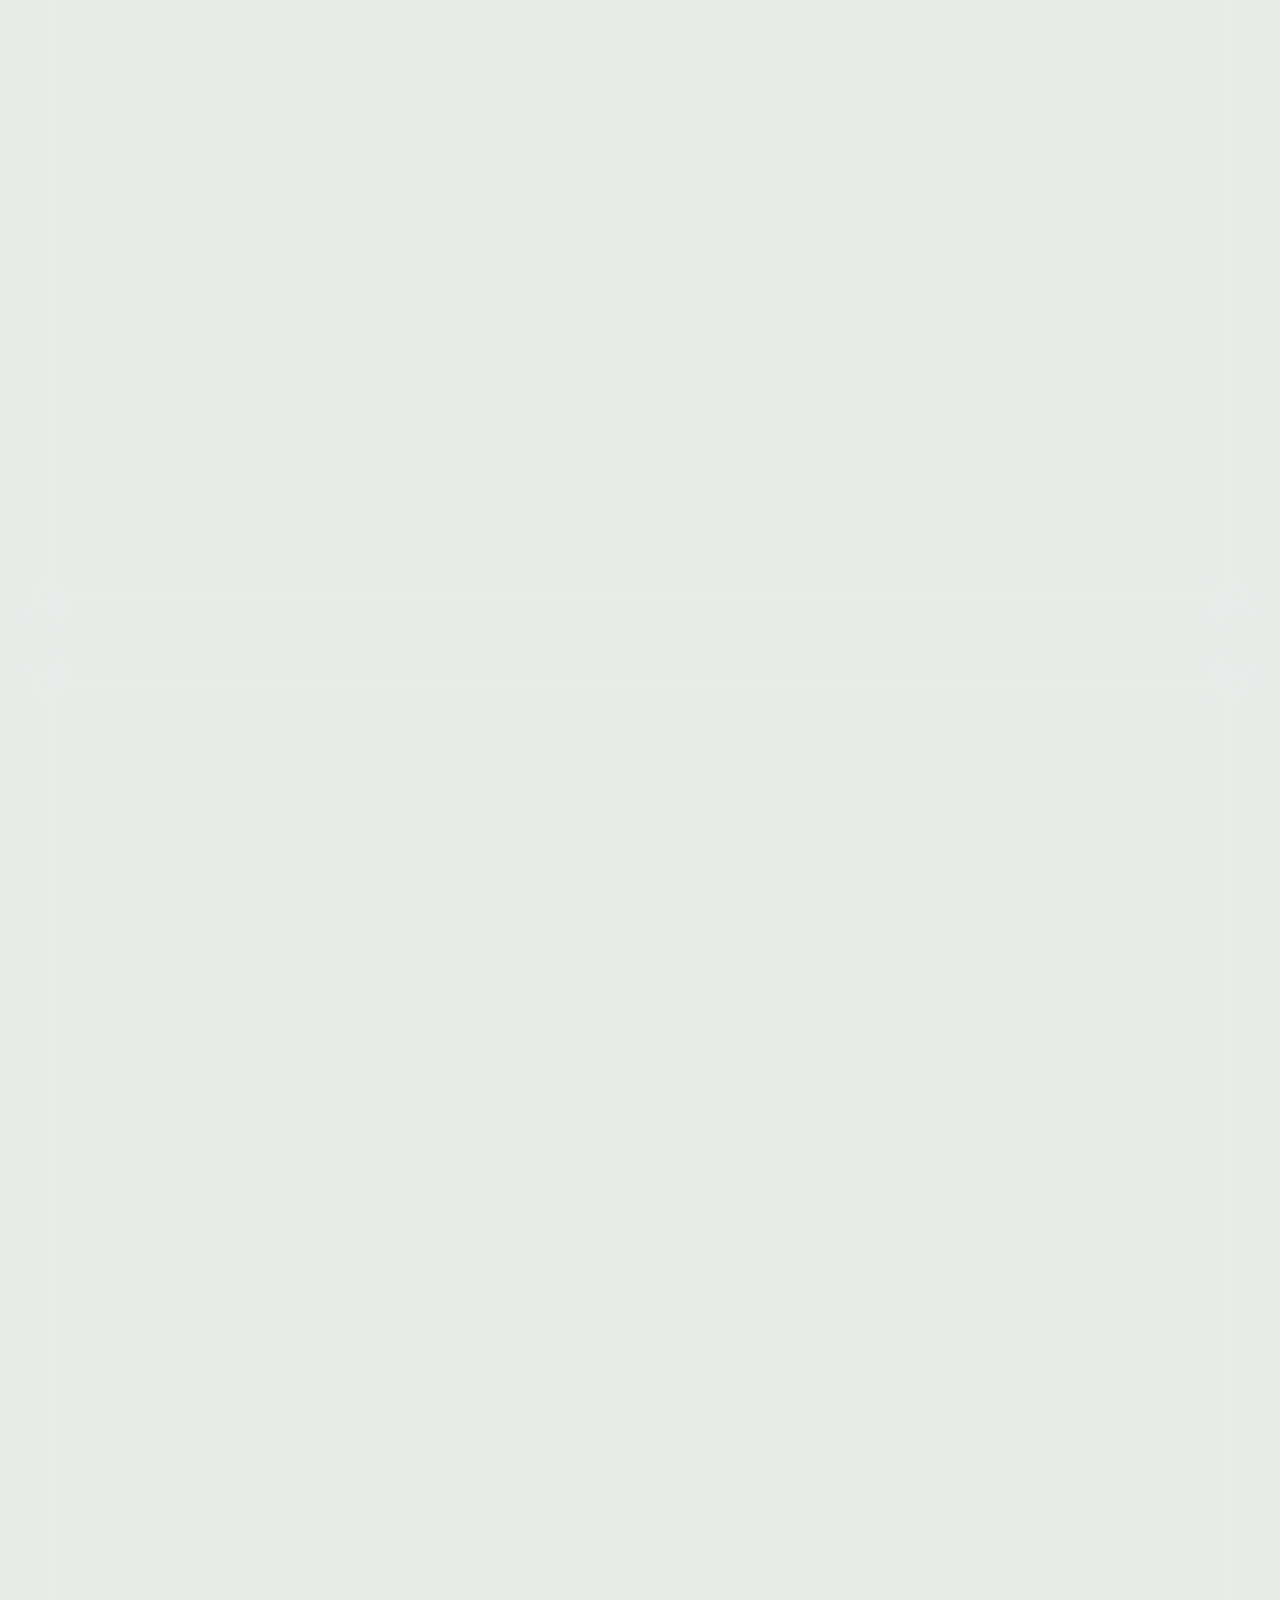
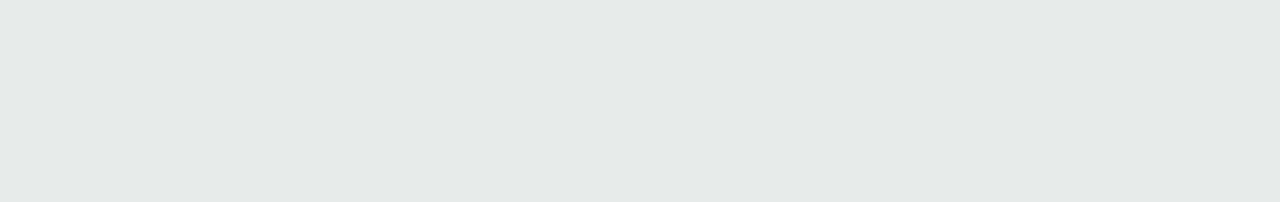
==== commit 185de3ce: "key spread details + dist." ====
--- a/index.html
+++ b/index.html
@@ -16,7 +16,7 @@
     />
     <link rel="stylesheet" href="style.css" />
     <script src="https://cdn.plot.ly/plotly-2.35.2.min.js"></script>
-    <script type="module" src="script.js?v=spread-controls-20260603-8"></script>
+    <script type="module" src="script.js?v=spread-stats-20260608-5"></script>
   </head>
   <body>
     <div class="app-shell">
@@ -223,7 +223,15 @@
             Showing default spread set. Butterfly = 2 x second leg - first leg - third leg.
           </p>
 
-          <div class="spread-grid" id="spreadGrid"></div>
+          <div class="spread-monitor-layout">
+            <div class="spread-grid" id="spreadGrid"></div>
+            <aside
+              class="spread-detail-drawer"
+              id="spreadDetailDrawer"
+              aria-label="Spread distribution detail"
+              hidden
+            ></aside>
+          </div>
         </section>
 
         <section class="panel panel--wide">
--- a/style.css
+++ b/style.css
@@ -182,7 +182,9 @@
 .control-field span,
 .spread-card__label,
 .spread-card__subvalue,
-.spread-card__change {
+.spread-card__change,
+.spread-card__zscore,
+.spread-card__interpretation {
   display: block;
   color: var(--text-soft);
 }
@@ -402,6 +404,10 @@
   min-width: 170px;
 }
 
+.control-field--compact {
+  min-width: 220px;
+}
+
 .control-field span {
   font-size: 0.78rem;
   letter-spacing: 0.08em;
@@ -564,6 +570,18 @@
   gap: 18px;
 }
 
+.spread-monitor-layout {
+  display: grid;
+  grid-template-columns: 1fr;
+  gap: 22px;
+  align-items: start;
+}
+
+.spread-monitor-layout.has-detail {
+  grid-template-columns: minmax(0, 1fr) minmax(380px, 0.56fr);
+  gap: 30px;
+}
+
 .spread-controls {
   align-items: end;
   margin-bottom: 10px;
@@ -574,6 +592,25 @@
   border-radius: var(--radius-md);
   border: 1px solid var(--panel-border);
   background: rgba(255, 255, 255, 0.04);
+  cursor: pointer;
+  transition:
+    transform 160ms ease,
+    border-color 160ms ease,
+    background 160ms ease,
+    box-shadow 160ms ease;
+}
+
+.spread-card:hover,
+.spread-card:focus-visible,
+.spread-card.is-selected {
+  transform: translateY(-2px);
+  border-color: rgba(15, 118, 110, 0.38);
+  outline: none;
+  box-shadow: inset 0 0 0 1px rgba(15, 118, 110, 0.16);
+}
+
+.spread-card.is-selected {
+  background: rgba(15, 118, 110, 0.07);
 }
 
 .spread-card__header {
@@ -615,6 +652,21 @@
 
 .spread-card__change.is-negative {
   color: var(--danger);
+}
+
+.spread-card__zscore {
+  margin: 8px 0 0;
+  font-family: var(--font-mono);
+  font-size: 0.82rem;
+  line-height: 1.45;
+}
+
+.spread-card__interpretation {
+  margin: 4px 0 0;
+  color: var(--text);
+  font-size: 0.92rem;
+  font-weight: 600;
+  line-height: 1.35;
 }
 
 .spread-card__remove {
@@ -637,6 +689,83 @@
   grid-column: 1 / -1;
 }
 
+.spread-detail-drawer {
+  position: sticky;
+  top: 16px;
+  max-height: calc(100vh - 32px);
+  overflow: auto;
+  padding: 20px;
+  border-radius: var(--radius-md);
+  border: 1px solid var(--panel-border);
+  background: rgba(255, 255, 255, 0.05);
+}
+
+.spread-detail__header {
+  display: flex;
+  align-items: flex-start;
+  justify-content: space-between;
+  gap: 18px;
+  margin-bottom: 18px;
+}
+
+.spread-detail__title-block {
+  min-width: 0;
+}
+
+.spread-detail__header h3 {
+  margin: 0;
+  font-size: 1.35rem;
+  line-height: 1.15;
+}
+
+.spread-detail__subtitle {
+  margin: 6px 0 0;
+  color: var(--text-soft);
+  font-family: var(--font-mono);
+  font-size: 0.9rem;
+  line-height: 1.35;
+}
+
+.spread-detail__close {
+  flex: 0 0 auto;
+}
+
+.spread-detail__stats {
+  display: grid;
+  gap: 8px;
+  margin-bottom: 6px;
+}
+
+.spread-detail__stat-row {
+  display: grid;
+  grid-template-columns: minmax(170px, max-content) minmax(0, 1fr);
+  gap: 10px;
+  margin: 0;
+  color: var(--text);
+  font-size: 0.94rem;
+  line-height: 1.45;
+}
+
+.spread-detail__stat-label {
+  color: var(--text-muted);
+}
+
+.spread-detail__stat-value {
+  color: var(--text);
+  font-weight: 600;
+}
+
+.spread-detail__section-title {
+  margin: 18px 0 10px;
+  color: var(--text);
+  font-size: 0.95rem;
+  line-height: 1.2;
+}
+
+.spread-detail__chart {
+  min-height: 300px;
+}
+
 .stacked-charts {
   display: grid;
   gap: 14px;
@@ -753,6 +882,15 @@
   .issuance-summary-grid {
     grid-template-columns: 1fr;
   }
+
+  .spread-monitor-layout.has-detail {
+    grid-template-columns: 1fr;
+  }
+
+  .spread-detail-drawer {
+    position: static;
+    max-height: none;
+  }
 }
 
 @media (max-width: 720px) {
@@ -795,6 +933,23 @@
   .panel__meta {
     width: 100%;
     text-align: left;
+  }
+
+  .spread-detail__header {
+    flex-direction: column;
+  }
+
+  .spread-detail__close {
+    width: 100%;
+  }
+
+  .spread-detail__stats {
+    grid-template-columns: 1fr;
+  }
+
+  .spread-detail__stat-row {
+    grid-template-columns: 1fr;
+    gap: 2px;
   }
 
   .action-row,
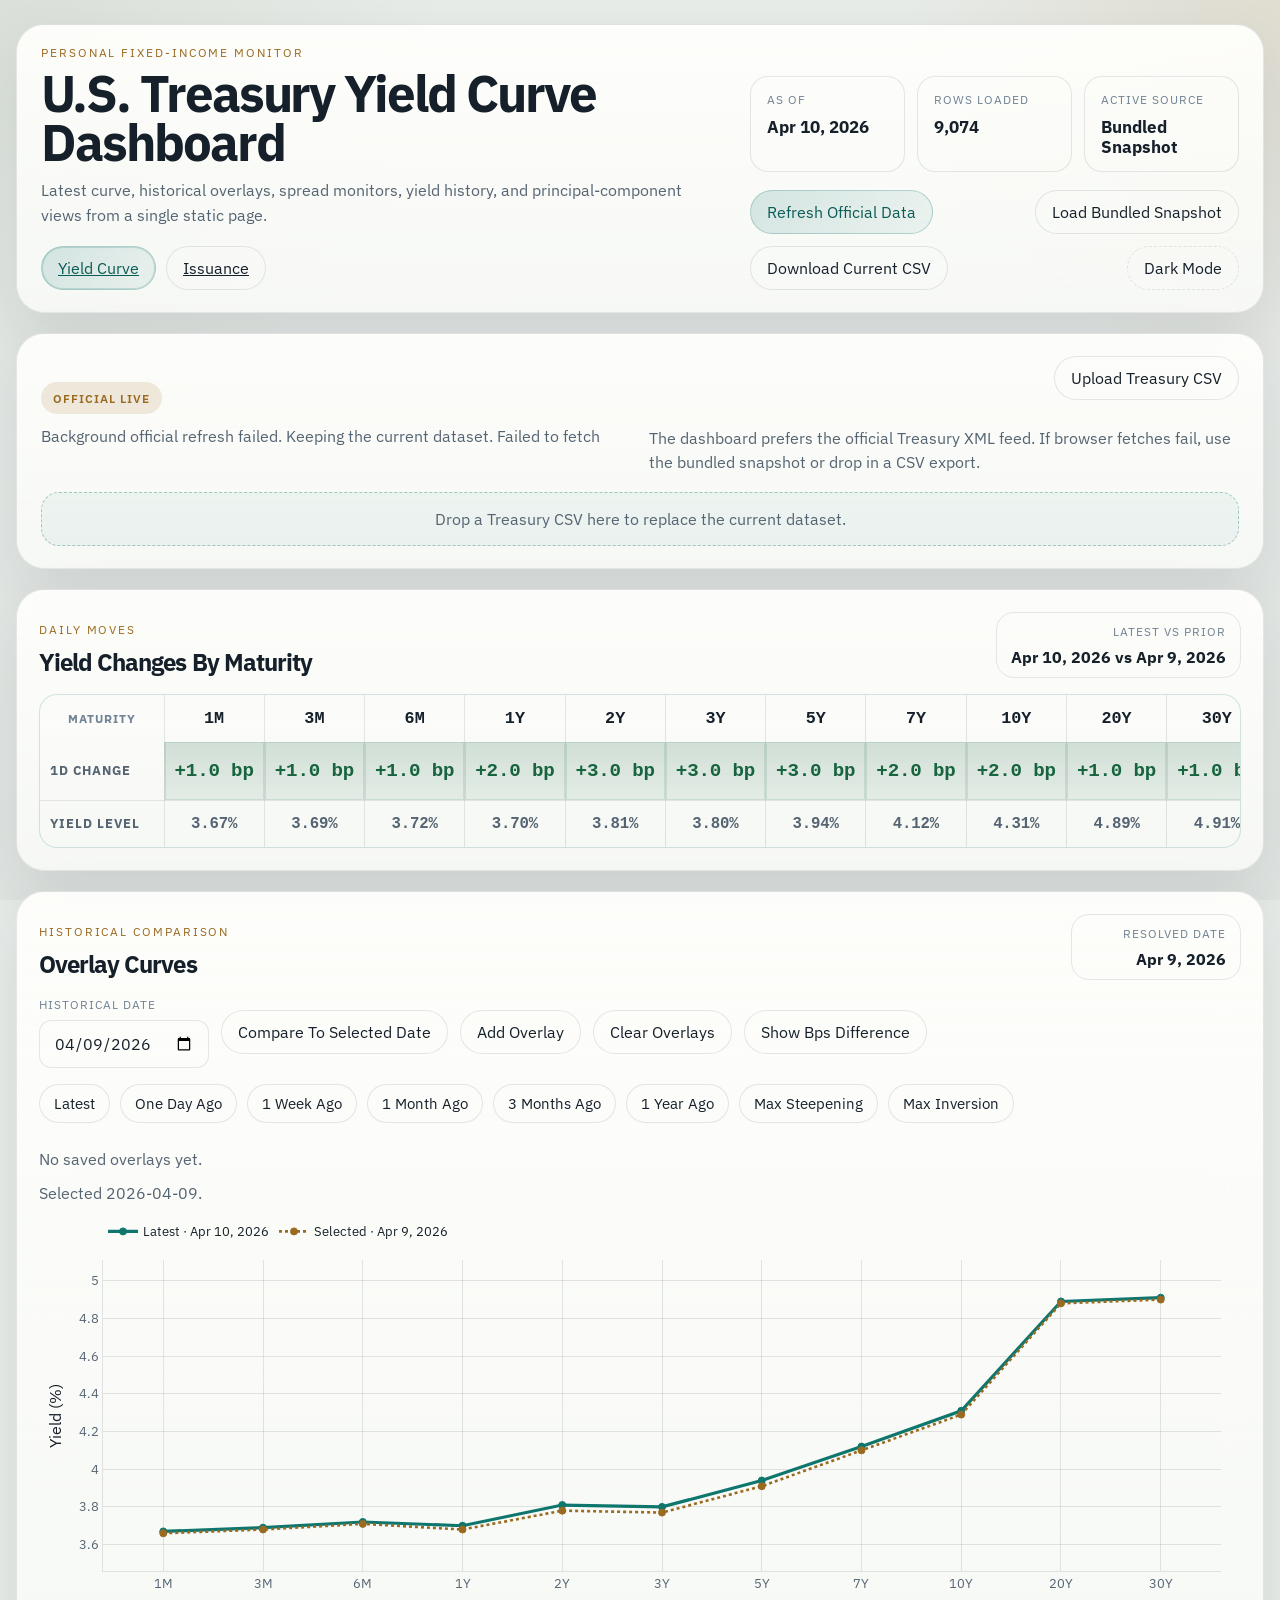
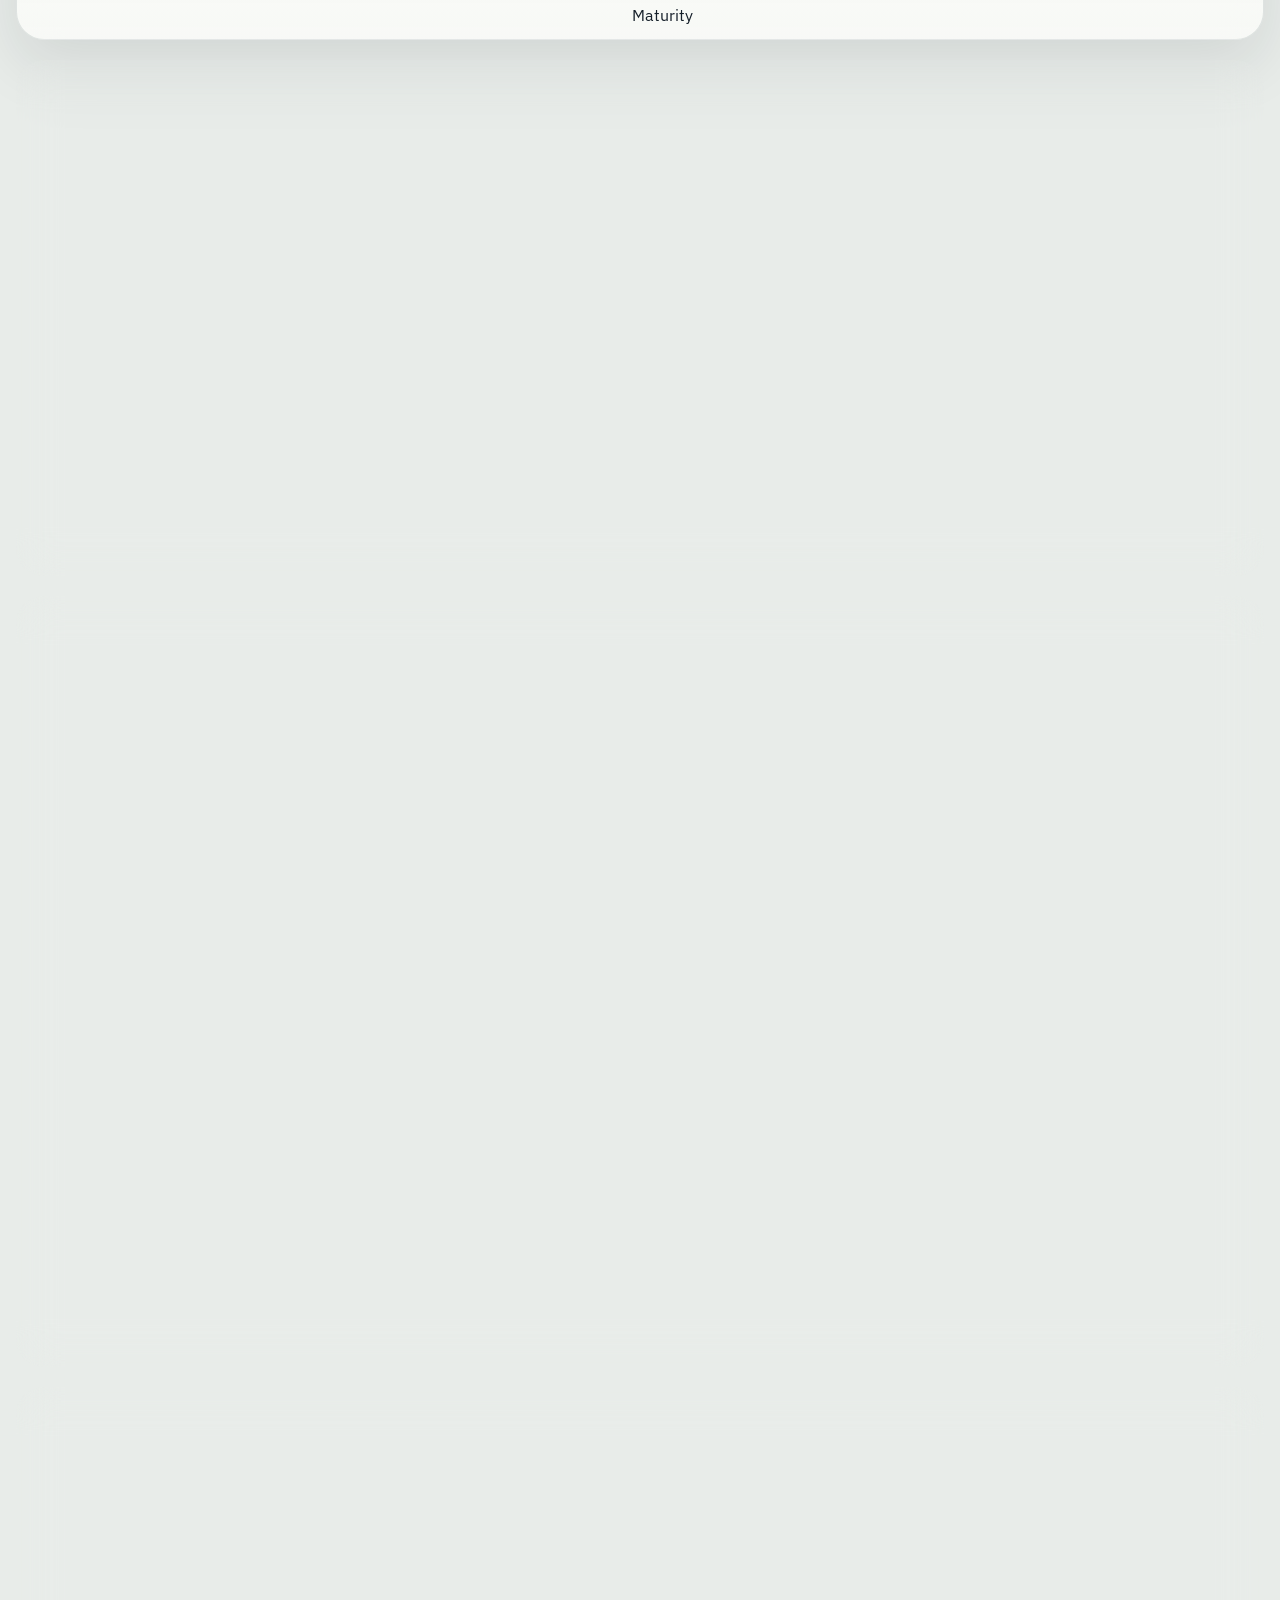
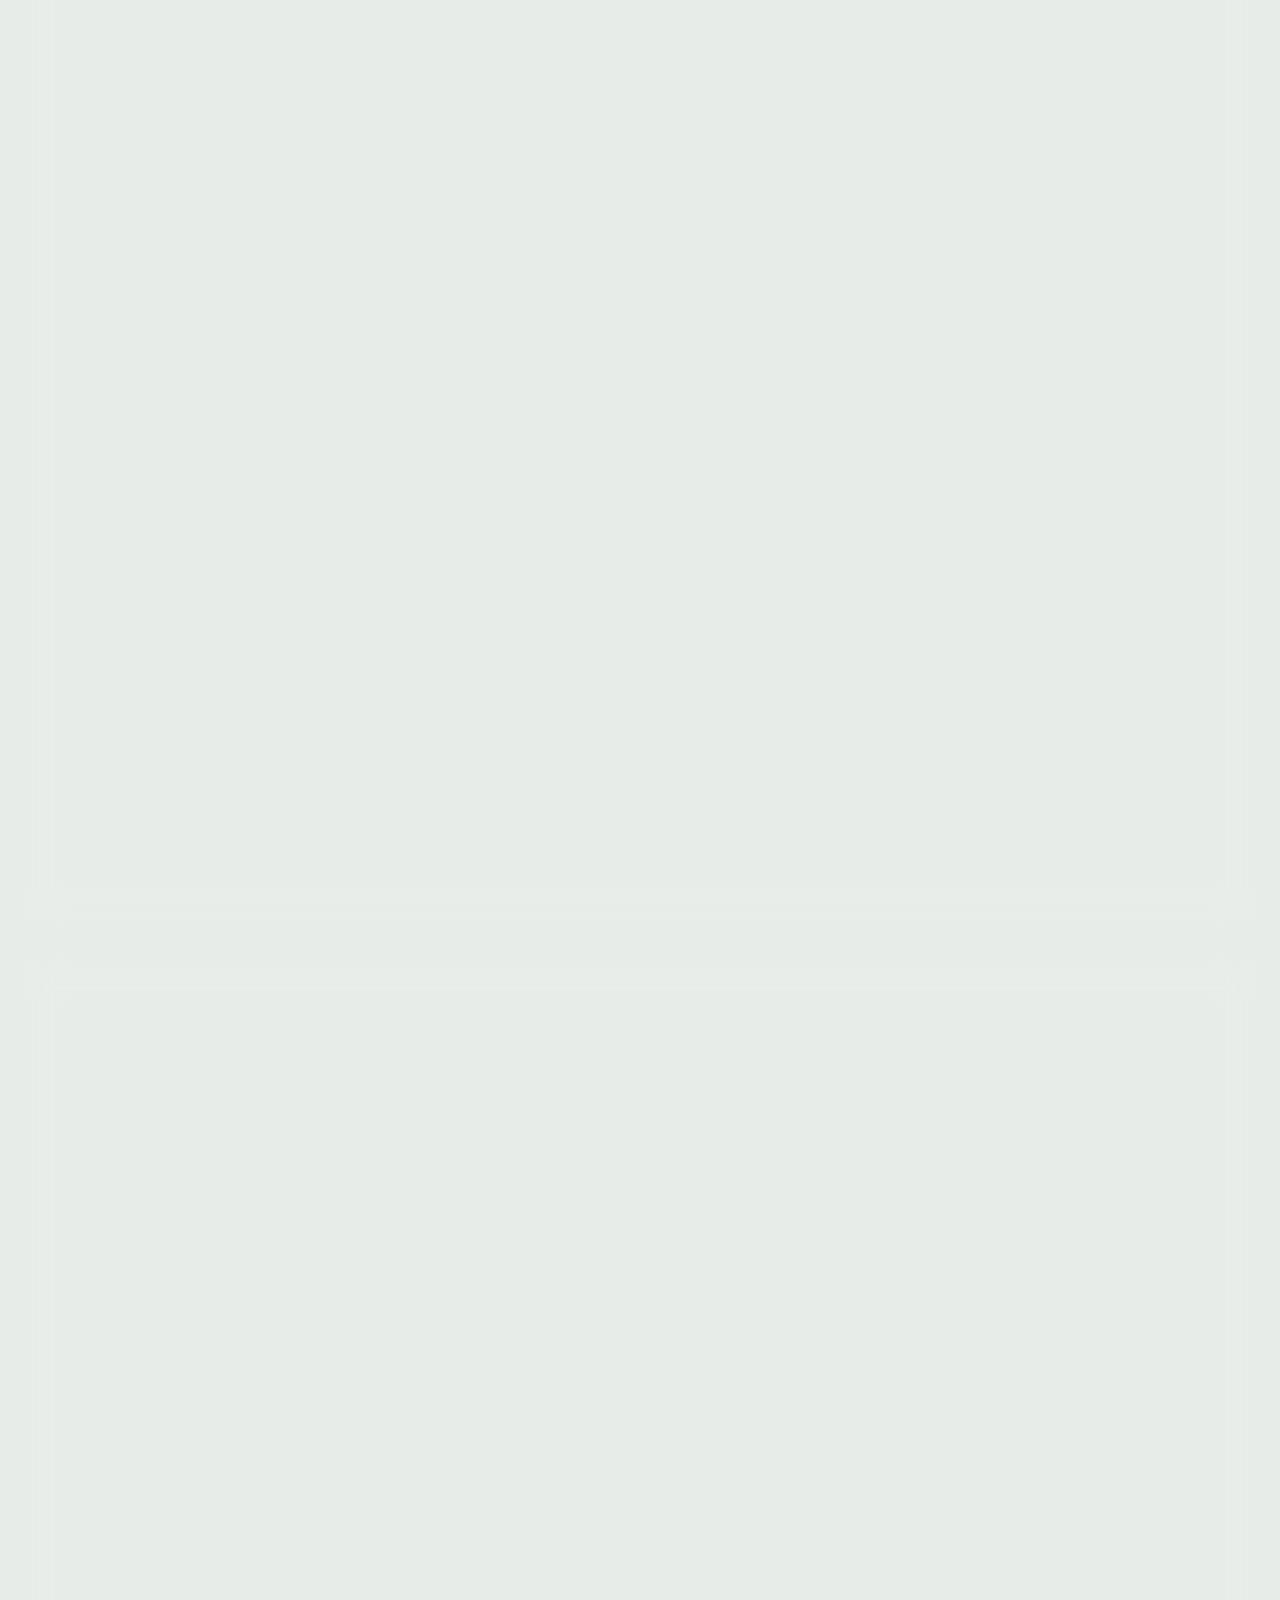
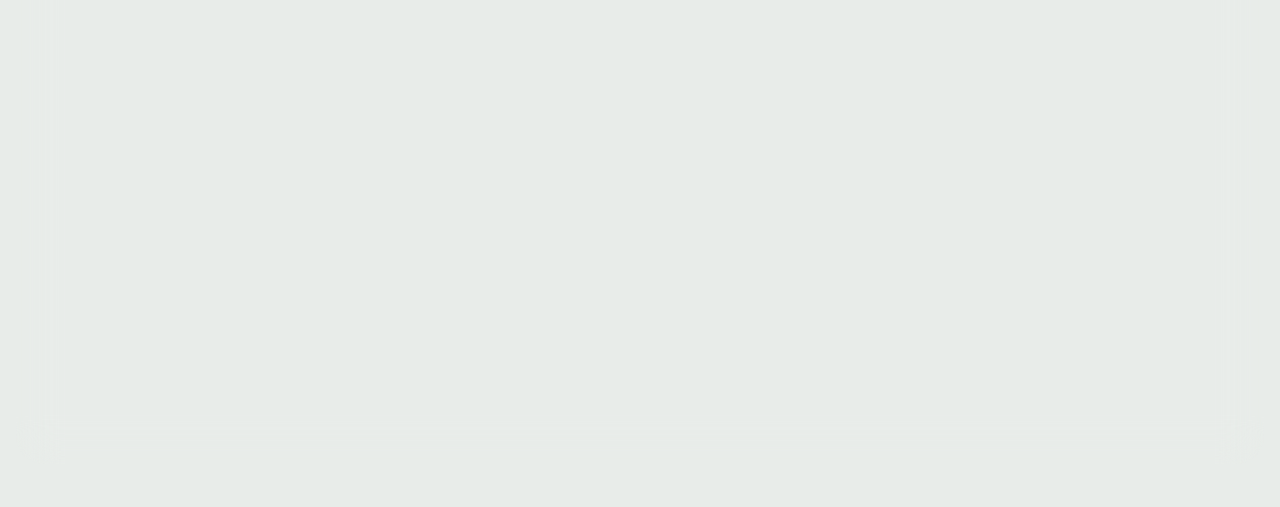
==== commit e050dd7e: "bp change table" ====
--- a/index.html
+++ b/index.html
@@ -14,9 +14,9 @@
       href="https://fonts.googleapis.com/css2?family=IBM+Plex+Mono:wght@400;500&family=IBM+Plex+Sans:wght@400;500;600;700&display=swap"
       rel="stylesheet"
     />
-    <link rel="stylesheet" href="style.css" />
+    <link rel="stylesheet" href="style.css?v=maturity-change-table-20260611-8" />
     <script src="https://cdn.plot.ly/plotly-2.35.2.min.js"></script>
-    <script type="module" src="script.js?v=spread-stats-20260608-5"></script>
+    <script type="module" src="script.js?v=maturity-change-table-20260611-4"></script>
   </head>
   <body>
     <div class="app-shell">
@@ -101,6 +101,23 @@
       </section>
 
       <main class="dashboard-grid">
+        <section class="panel panel--wide maturity-change-panel">
+          <div class="panel__header">
+            <div>
+              <p class="eyebrow">Daily Moves</p>
+              <h2>Yield Changes By Maturity</h2>
+            </div>
+            <div class="panel__meta">
+              <span class="panel__meta-label">Latest Vs Prior</span>
+              <strong id="maturityChangeMeta">--</strong>
+            </div>
+          </div>
+
+          <div class="maturity-change-table-wrap">
+            <table class="maturity-change-table" id="maturityChangeTable"></table>
+          </div>
+        </section>
+
         <section class="panel panel--wide">
           <div class="panel__header">
             <div>
--- a/style.css
+++ b/style.css
@@ -552,6 +552,7 @@
 
 .chart--spark {
   min-height: 94px;
+  overflow: hidden;
 }
 
 .chart--heatmap {
@@ -564,6 +565,126 @@
   padding-top: 14px;
 }
 
+.maturity-change-panel {
+  padding-bottom: 22px;
+}
+
+.maturity-change-table-wrap {
+  width: 100%;
+  overflow-x: auto;
+  border: 1px solid rgba(15, 118, 110, 0.18);
+  border-radius: var(--radius-md);
+  background: rgba(255, 255, 255, 0.055);
+}
+
+.maturity-change-table {
+  width: max-content;
+  min-width: 100%;
+  border-collapse: collapse;
+  font-family: var(--font-mono);
+  font-size: 1rem;
+  table-layout: auto;
+}
+
+.maturity-change-table th,
+.maturity-change-table td {
+  padding: 14px 10px;
+  border-right: 1px solid var(--panel-border);
+  border-bottom: 1px solid var(--panel-border);
+  text-align: center;
+  white-space: nowrap;
+}
+
+.maturity-change-table th:last-child,
+.maturity-change-table td:last-child {
+  border-right: 0;
+}
+
+.maturity-change-table thead th {
+  color: var(--text-soft);
+  font-family: var(--font-sans);
+  font-size: 0.78rem;
+  letter-spacing: 0.08em;
+  text-transform: uppercase;
+  background: rgba(255, 255, 255, 0.04);
+}
+
+.maturity-change-table thead th:first-child,
+.maturity-change-table tbody th {
+  min-width: 124px;
+}
+
+.maturity-change-table thead th:not(:first-child),
+.maturity-change-table td {
+  min-width: 96px;
+}
+
+.maturity-change-table thead th:not(:first-child) {
+  color: var(--text);
+  font-family: var(--font-mono);
+  font-size: 1.05rem;
+  font-weight: 700;
+  letter-spacing: 0;
+}
+
+.maturity-change-table tbody th {
+  color: var(--text-muted);
+  font-family: var(--font-sans);
+  font-size: 0.82rem;
+  font-weight: 700;
+  letter-spacing: 0.08em;
+  text-align: left;
+  text-transform: uppercase;
+  background: rgba(255, 255, 255, 0.025);
+}
+
+.maturity-change-table td {
+  color: var(--text);
+  font-weight: 600;
+}
+
+.maturity-change-table__change-row td {
+  padding-top: 18px;
+  padding-bottom: 18px;
+  font-size: 1.2rem;
+  font-weight: 700;
+  letter-spacing: -0.01em;
+}
+
+.maturity-change-table__change-row td.is-positive {
+  background: linear-gradient(180deg, rgba(23, 100, 62, 0.18), rgba(23, 100, 62, 0.09));
+  color: var(--success);
+  box-shadow: inset 0 0 0 1px rgba(23, 100, 62, 0.12);
+}
+
+.maturity-change-table__change-row td.is-negative {
+  background: linear-gradient(180deg, rgba(154, 47, 47, 0.18), rgba(154, 47, 47, 0.09));
+  color: var(--danger);
+  box-shadow: inset 0 0 0 1px rgba(154, 47, 47, 0.12);
+}
+
+.maturity-change-table__change-row td.is-neutral,
+.maturity-change-table__empty {
+  color: var(--text-muted);
+}
+
+.maturity-change-table__level-row td {
+  color: var(--text-muted);
+  font-size: 0.98rem;
+  letter-spacing: -0.01em;
+}
+
+.maturity-change-table tr:last-child th,
+.maturity-change-table tr:last-child td {
+  border-bottom: 0;
+}
+
+.maturity-change-table__empty {
+  font-family: var(--font-sans);
+  font-weight: 400;
+  text-align: center;
+}
+
 .spread-grid {
   display: grid;
   grid-template-columns: repeat(3, minmax(0, 1fr));
@@ -578,8 +699,7 @@
 }
 
 .spread-monitor-layout.has-detail {
-  grid-template-columns: minmax(0, 1fr) minmax(380px, 0.56fr);
-  gap: 30px;
+  grid-template-columns: 1fr;
 }
 
 .spread-controls {
@@ -690,10 +810,9 @@
 }
 
 .spread-detail-drawer {
-  position: sticky;
-  top: 16px;
-  max-height: calc(100vh - 32px);
-  overflow: auto;
+  position: static;
+  max-height: none;
+  overflow: visible;
   padding: 20px;
   border-radius: var(--radius-md);
   border: 1px solid var(--panel-border);
@@ -935,6 +1054,30 @@
     text-align: left;
   }
 
+  .maturity-change-table {
+    min-width: max-content;
+  }
+
+  .maturity-change-table th,
+  .maturity-change-table td {
+    padding-right: 12px;
+    padding-left: 12px;
+  }
+
+  .maturity-change-table thead th:first-child,
+  .maturity-change-table tbody th {
+    min-width: 118px;
+  }
+
+  .maturity-change-table thead th:not(:first-child),
+  .maturity-change-table td {
+    min-width: 90px;
+  }
+
+  .maturity-change-table__change-row td {
+    font-size: 1.08rem;
+  }
+
   .spread-detail__header {
     flex-direction: column;
   }
